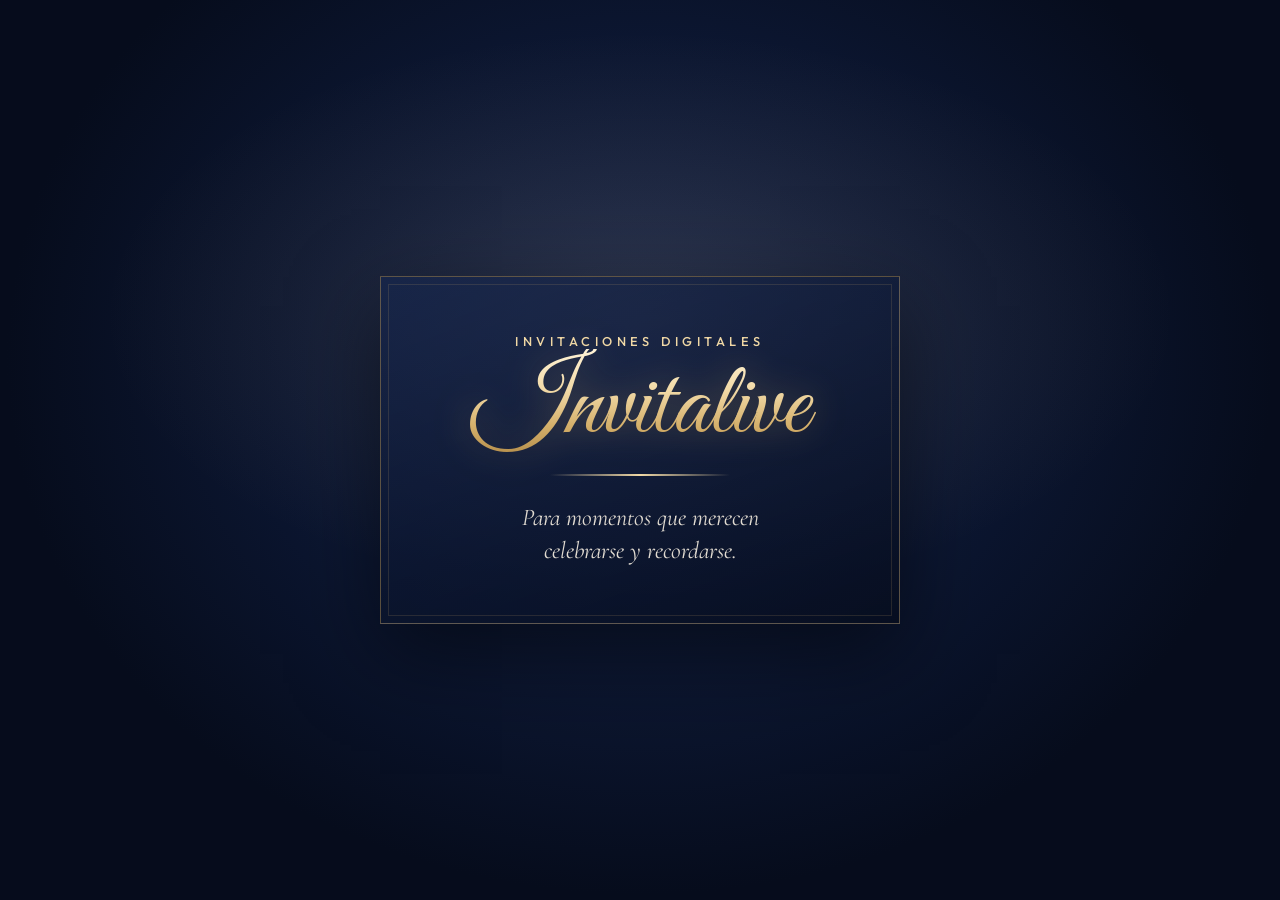
==== index.html @ f5420c9b "Agrega la invitación henry-50, página principal y dominio invitalive.pe Co-Authored-By: Claude Opus " ====
<!doctype html>
<html lang="es">
  <head>
    <meta charset="UTF-8" />
    <meta name="viewport" content="width=device-width, initial-scale=1.0" />
    <title>Invitalive · Invitaciones digitales</title>
    <meta name="description" content="Invitaciones digitales para momentos inolvidables." />
    <meta name="theme-color" content="#060C1C" />
    <link rel="preconnect" href="https://fonts.googleapis.com" />
    <link href="https://fonts.googleapis.com/css2?family=Great+Vibes&family=Cormorant+Garamond:ital,wght@0,500;1,500&family=Outfit:wght@400;500&display=swap" rel="stylesheet" />
    <style>
      * { box-sizing: border-box; margin: 0; }
      html, body { height: 100%; }
      body {
        min-height: 100svh;
        display: flex;
        align-items: center;
        justify-content: center;
        padding: 24px;
        text-align: center;
        color: #F7EFE2;
        font-family: 'Outfit', system-ui, sans-serif;
        background:
          radial-gradient(ellipse 60% 45% at 50% 35%, rgba(212, 175, 106, 0.14), transparent 70%),
          radial-gradient(ellipse at 50% 40%, #14254F 0%, #060C1C 70%);
      }
      main {
        width: 100%;
        max-width: 520px;
        padding: 56px 28px;
        position: relative;
        border: 1px solid rgba(212, 175, 106, 0.4);
        background: linear-gradient(160deg, rgba(20, 37, 79, 0.6), rgba(6, 12, 28, 0.8));
        box-shadow: 0 30px 80px rgba(0, 0, 0, 0.5);
        animation: aparecer 1s ease both;
      }
      main::before {
        content: '';
        position: absolute;
        inset: 7px;
        border: 1px solid rgba(212, 175, 106, 0.15);
        pointer-events: none;
      }
      .tag {
        font-size: 0.8rem;
        font-weight: 500;
        letter-spacing: 0.35em;
        text-transform: uppercase;
        color: #F1D9A6;
      }
      h1 {
        font-family: 'Great Vibes', cursive;
        font-weight: 400;
        font-size: clamp(4rem, 19vw, 6.5rem);
        line-height: 1.15;
        padding: 0 0.15em;
        background: linear-gradient(180deg, #FFF3D6 0%, #F1D9A6 35%, #D4AF6A 65%, #A8813F 100%);
        -webkit-background-clip: text;
        background-clip: text;
        color: transparent;
        filter: drop-shadow(0 0 18px rgba(212, 175, 106, 0.4));
      }
      .linea {
        width: 180px;
        height: 2px;
        margin: 6px auto 26px;
        background: linear-gradient(to right, transparent, #F1D9A6, transparent);
      }
      p.frase {
        font-family: 'Cormorant Garamond', Georgia, serif;
        font-style: italic;
        font-size: 1.5rem;
        line-height: 1.35;
        color: rgba(247, 239, 226, 0.9);
      }
      @keyframes aparecer {
        from { opacity: 0; transform: translateY(18px); }
        to   { opacity: 1; transform: none; }
      }
      @media (prefers-reduced-motion: reduce) { main { animation: none; } }
    </style>
  </head>
  <body>
    <main>
      <p class="tag">Invitaciones digitales</p>
      <h1>Invitalive</h1>
      <div class="linea"></div>
      <p class="frase">Para momentos que merecen<br />celebrarse y recordarse.</p>
    </main>
  </body>
</html>
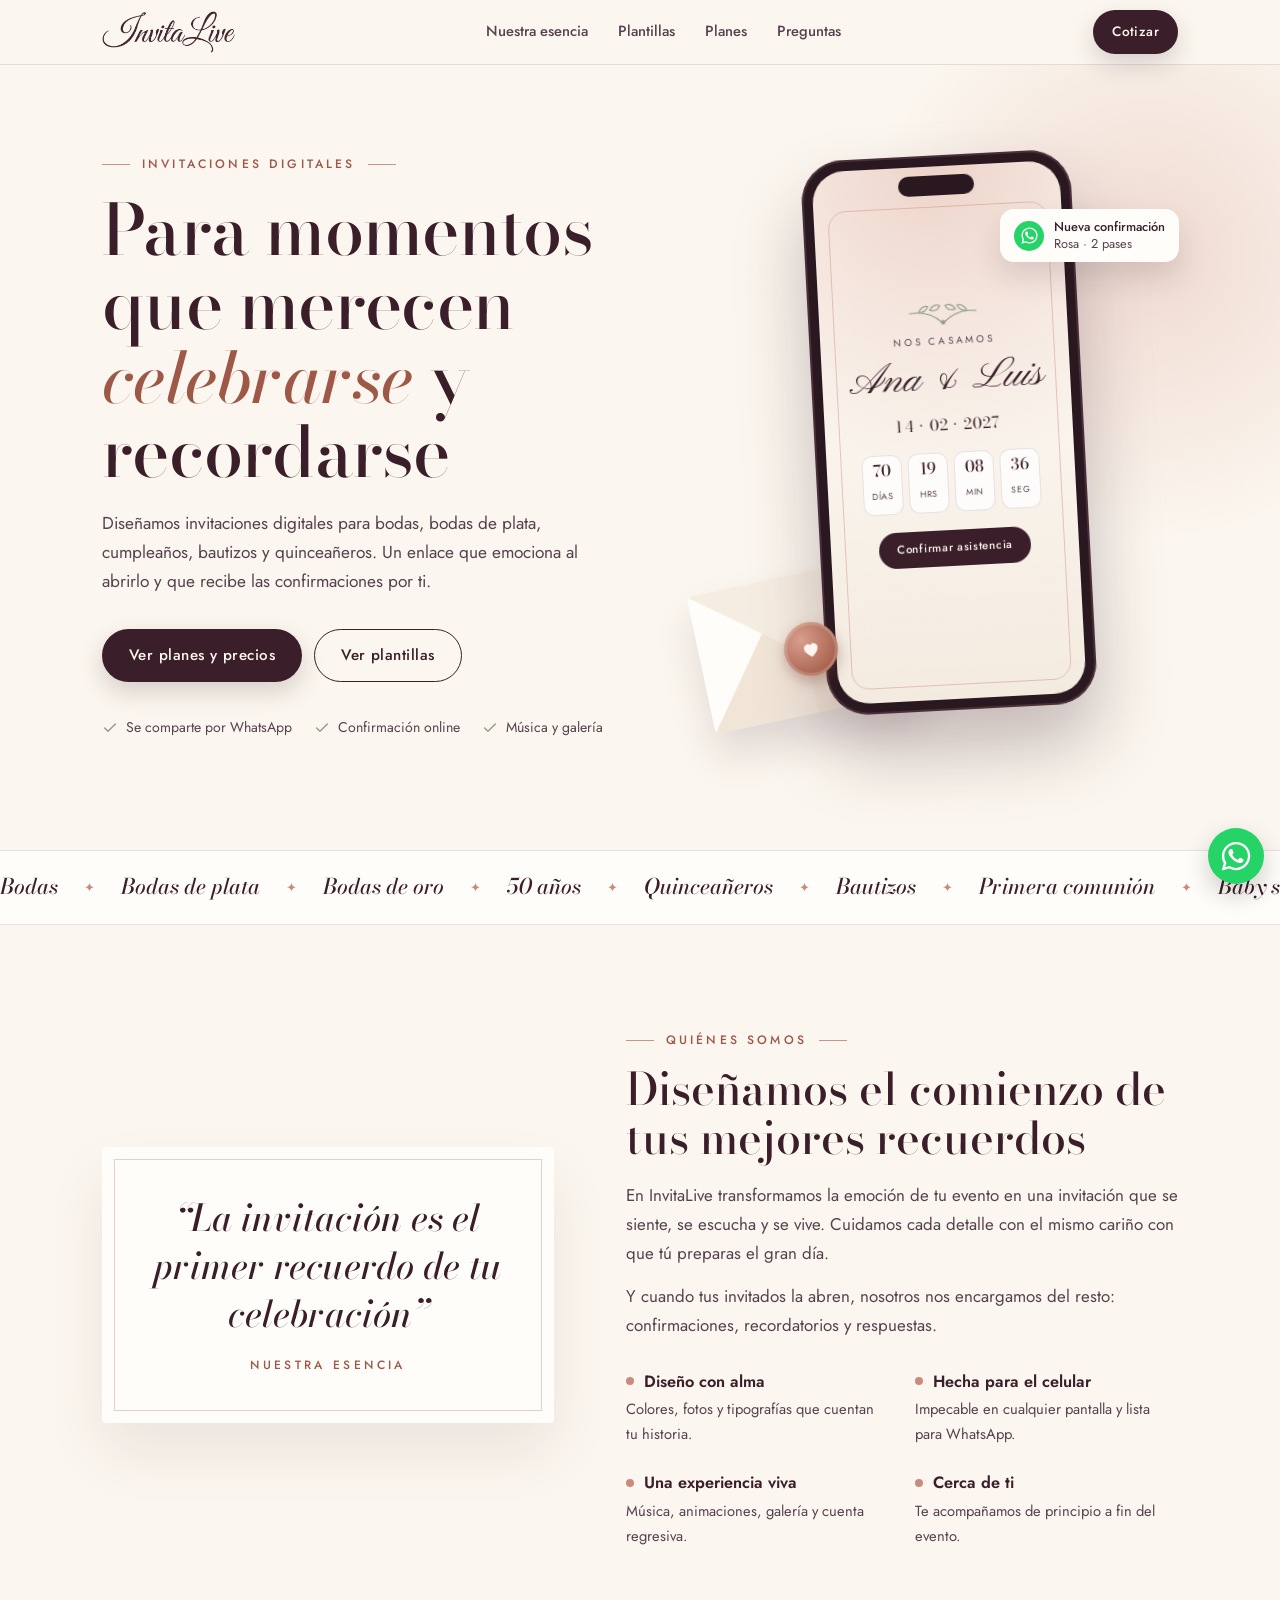
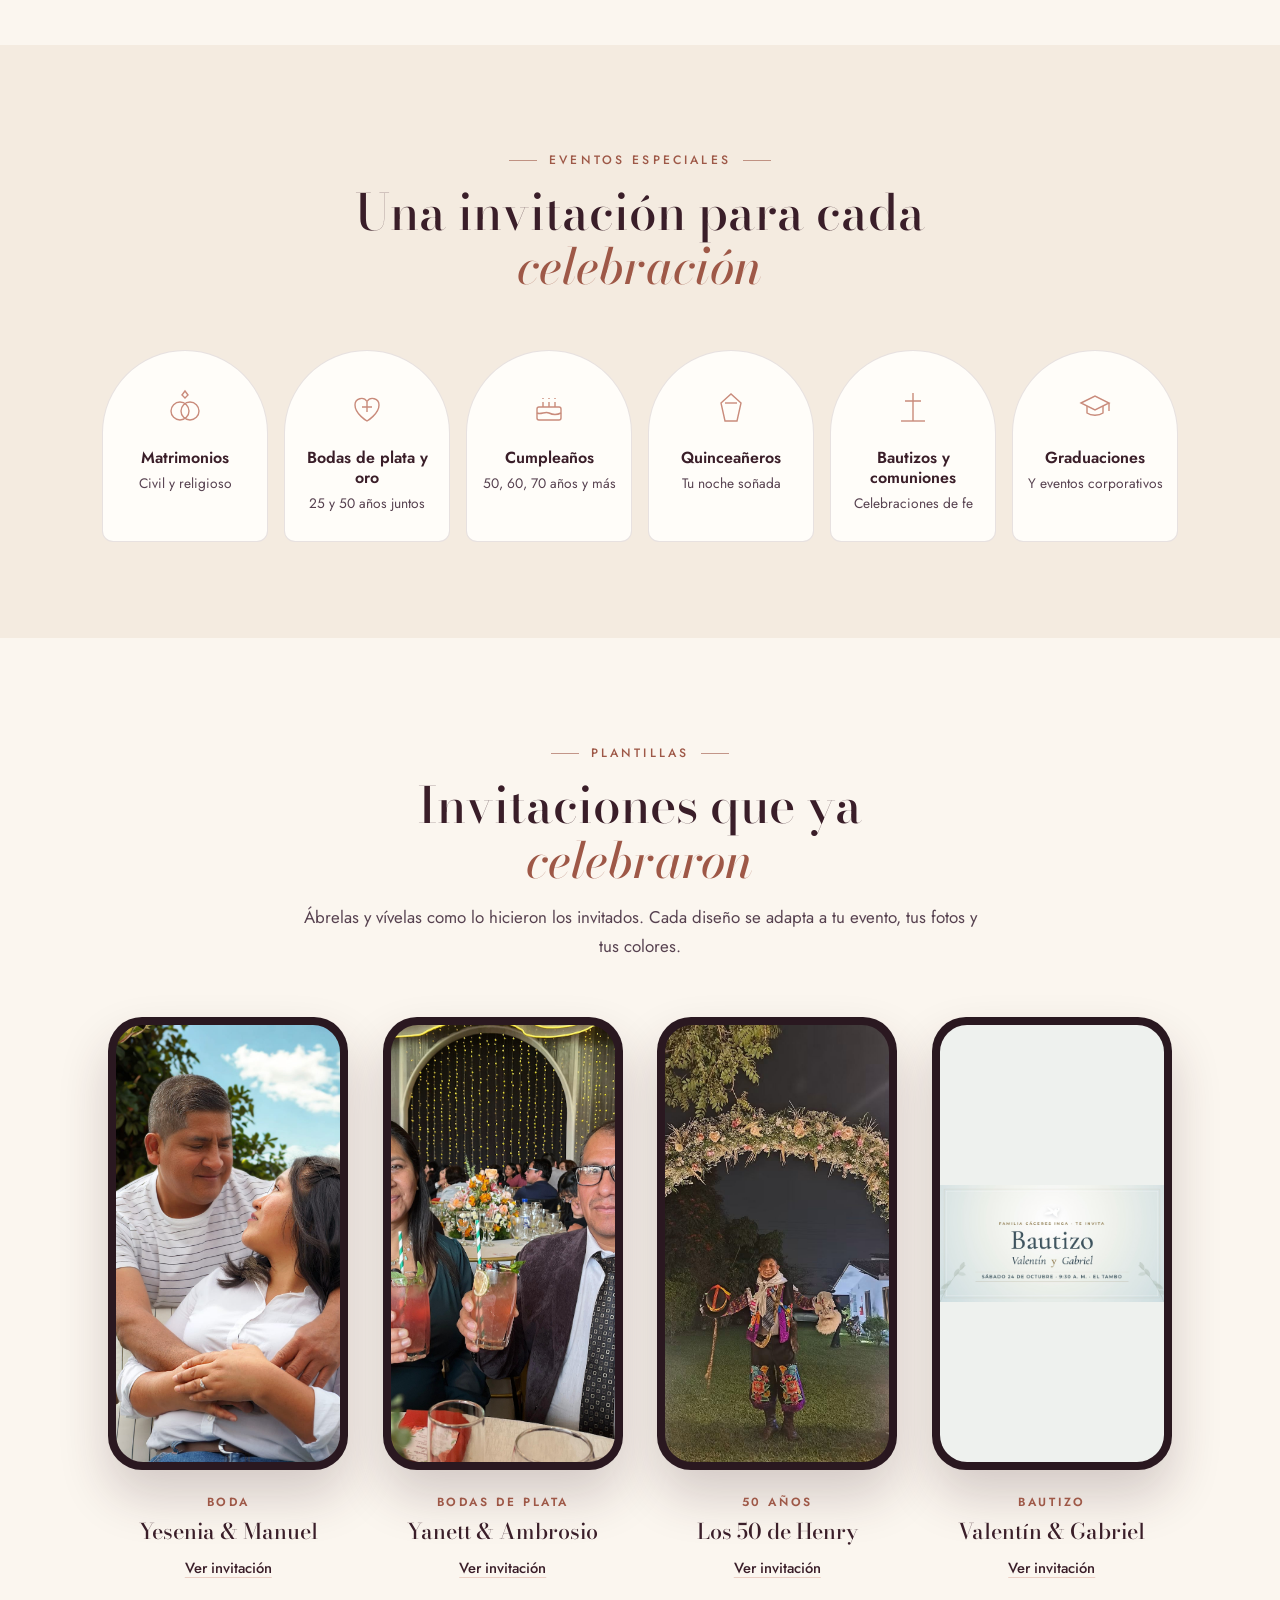
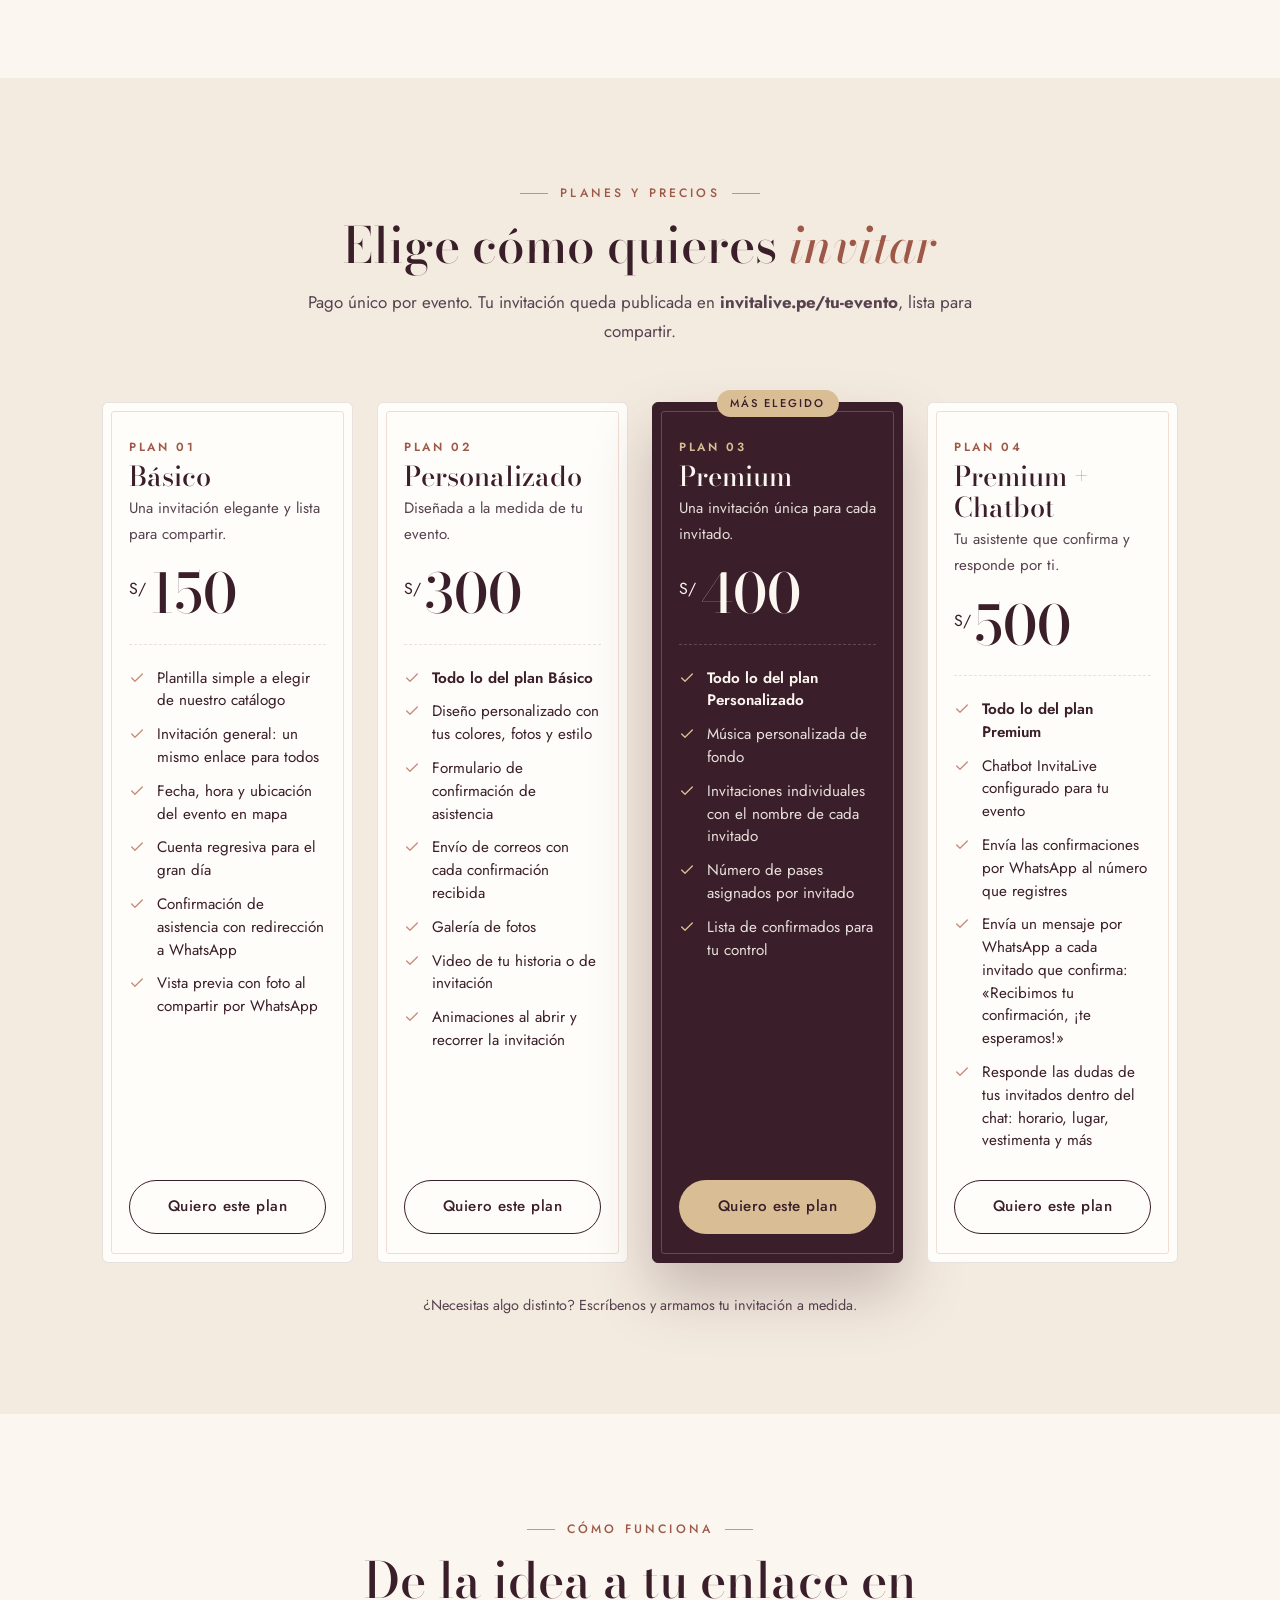
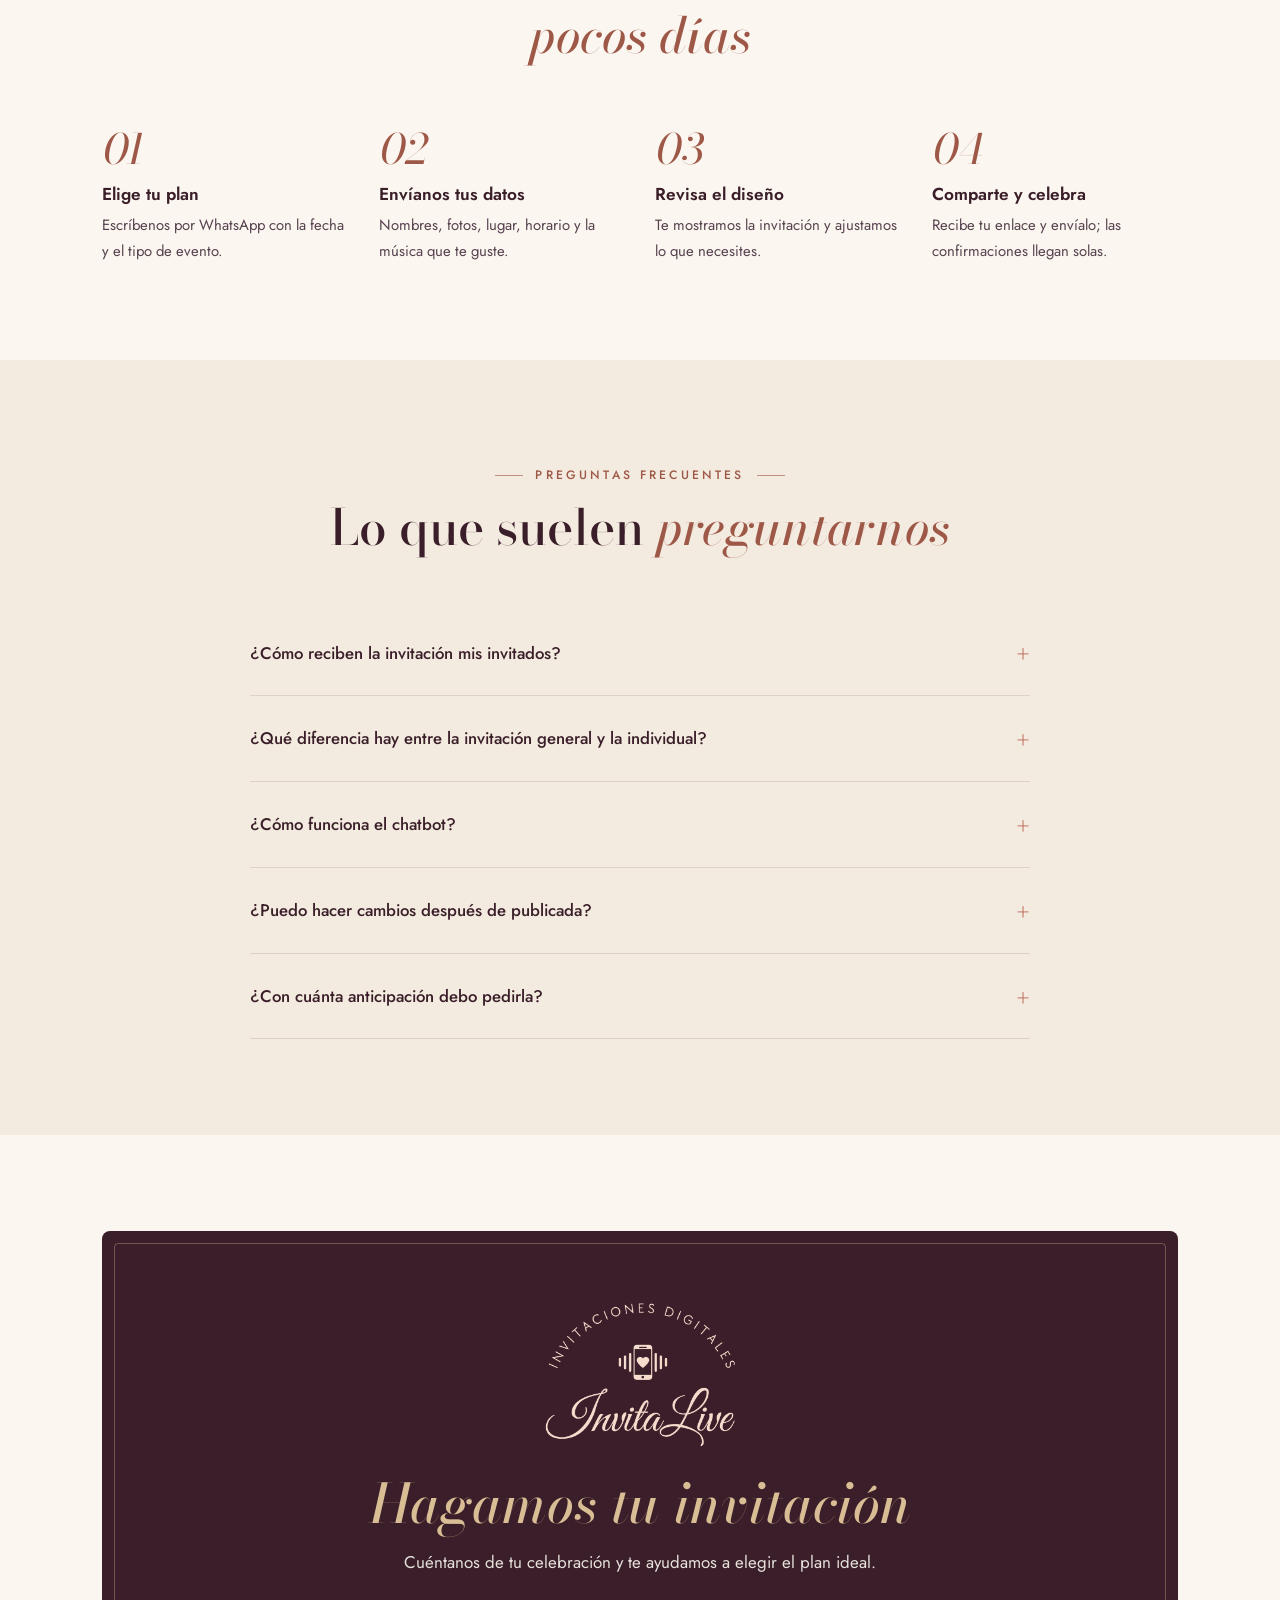
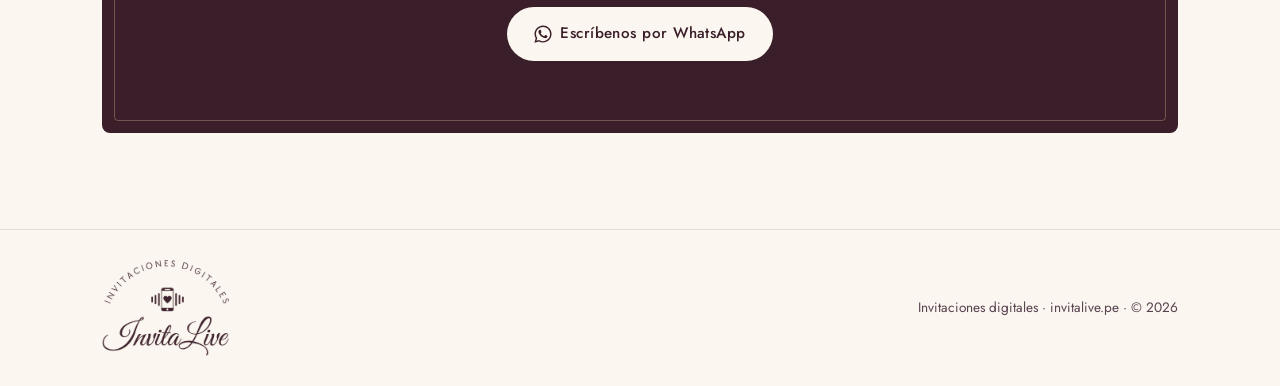
==== commit a552f4dd: "Nueva página principal de InvitaLive: esencia, plantillas, planes y logo Diseño propio de la marca (" ====
--- a/index.html
+++ b/index.html
@@ -3,89 +3,750 @@
   <head>
     <meta charset="UTF-8" />
     <meta name="viewport" content="width=device-width, initial-scale=1.0" />
-    <title>Invitalive · Invitaciones digitales</title>
-    <meta name="description" content="Invitaciones digitales para momentos inolvidables." />
-    <meta name="theme-color" content="#060C1C" />
+    <title>InvitaLive · Invitaciones digitales</title>
+    <meta name="description" content="Invitaciones digitales para bodas, bodas de plata, cumpleaños, bautizos y quinceañeros. Diseños elegantes, confirmación online, música y chatbot. Planes desde S/ 150." />
+    <meta name="theme-color" content="#FBF6EF" />
+    <meta property="og:type" content="website" />
+    <meta property="og:url" content="https://invitalive.pe/" />
+    <meta property="og:title" content="InvitaLive · Invitaciones digitales" />
+    <meta property="og:description" content="Para momentos que merecen celebrarse y recordarse. Planes desde S/ 150." />
+    <meta property="og:image" content="https://invitalive.pe/img/compartir.jpg" />
+    <link rel="icon" type="image/png" href="img/icono.png" />
+    <link rel="apple-touch-icon" href="img/icono.png" />
     <link rel="preconnect" href="https://fonts.googleapis.com" />
-    <link href="https://fonts.googleapis.com/css2?family=Great+Vibes&family=Cormorant+Garamond:ital,wght@0,500;1,500&family=Outfit:wght@400;500&display=swap" rel="stylesheet" />
+    <link rel="preconnect" href="https://fonts.gstatic.com" crossorigin />
+    <link href="https://fonts.googleapis.com/css2?family=Bodoni+Moda:ital,opsz,wght@0,6..96,400;0,6..96,500;0,6..96,600;1,6..96,400;1,6..96,500&family=Pinyon+Script&family=Jost:wght@400;500;600&display=swap" rel="stylesheet" />
     <style>
-      * { box-sizing: border-box; margin: 0; }
-      html, body { height: 100%; }
+      :root {
+        --papel: #FBF6EF;
+        --papel-2: #F4EBE0;
+        --blanco: #FFFDF9;
+        --tinta: #3A1E29;
+        --tinta-suave: #574250;
+        --rosa: #C98B7B;
+        --rosa-texto: #9E5847;
+        --rosa-claro: #EBCFC4;
+        --champan: #D9BE95;
+        --salvia: #8E9C86;
+        --linea: rgba(58, 30, 41, 0.12);
+        --wsp: #25D366;
+        --titulo: 'Bodoni Moda', Georgia, serif;
+        --script: 'Pinyon Script', cursive;
+        --texto: 'Jost', system-ui, sans-serif;
+      }
+      * { box-sizing: border-box; margin: 0; padding: 0; }
+      html { scroll-behavior: smooth; scroll-padding-top: 72px; }
       body {
-        min-height: 100svh;
-        display: flex;
-        align-items: center;
-        justify-content: center;
-        padding: 24px;
-        text-align: center;
-        color: #F7EFE2;
-        font-family: 'Outfit', system-ui, sans-serif;
+        background: var(--papel);
+        color: var(--tinta);
+        font-family: var(--texto);
+        font-weight: 400;
+        font-size: 1.06rem;
+        line-height: 1.7;
+        overflow-x: hidden;
+      }
+      img { display: block; max-width: 100%; }
+      a { color: inherit; }
+      .contenedor { width: 100%; max-width: 1140px; margin: 0 auto; padding: 0 16px; }
+      @media (min-width: 640px) { .contenedor { padding: 0 32px; } }
+
+      .script { font-family: var(--script); font-weight: 400; color: var(--rosa); }
+      .antetitulo {
+        display: inline-flex; align-items: center; gap: 12px;
+        font-size: 0.76rem; font-weight: 500; letter-spacing: 0.26em; text-transform: uppercase; color: var(--rosa-texto);
+      }
+      .antetitulo::before, .antetitulo::after { content: ''; width: 28px; height: 1px; background: currentColor; opacity: .6; }
+
+      /* ---------- Botones ---------- */
+      .boton {
+        display: inline-flex; align-items: center; justify-content: center; gap: 8px;
+        padding: 13px 26px; border-radius: 999px; border: 1px solid transparent;
+        font-family: var(--texto); font-size: 0.95rem; font-weight: 500; letter-spacing: 0.03em;
+        text-decoration: none; cursor: pointer; transition: transform .2s, background .2s, box-shadow .2s;
+      }
+      .boton:hover { transform: translateY(-2px); }
+      .boton-tinta { background: var(--tinta); color: var(--papel); box-shadow: 0 10px 24px rgba(58, 30, 41, .18); }
+      .boton-tinta:hover { background: #4E2938; }
+      .boton-borde { border-color: var(--tinta); color: var(--tinta); background: transparent; }
+      .boton-borde:hover { background: rgba(58, 30, 41, .05); }
+      .boton-chico { padding: 9px 18px; font-size: 0.85rem; }
+      .boton svg { width: 18px; height: 18px; flex: none; }
+
+      /* ---------- Navegación ---------- */
+      .nav {
+        position: sticky; top: 0; z-index: 20;
+        background: rgba(251, 246, 239, 0.88);
+        backdrop-filter: blur(10px); -webkit-backdrop-filter: blur(10px);
+        border-bottom: 1px solid var(--linea);
+      }
+      .nav .contenedor { display: flex; align-items: center; justify-content: space-between; height: 64px; gap: 16px; }
+      .logo { display: inline-flex; align-items: center; gap: 10px; text-decoration: none; }
+      .logo img { height: 42px; width: auto; }
+      .logo-pie img { height: 96px; }
+      .nav ul { display: none; list-style: none; gap: 30px; font-size: 0.92rem; }
+      .nav ul a { text-decoration: none; font-weight: 500; color: var(--tinta-suave); transition: color .2s; }
+      .nav ul a:hover { color: var(--tinta); }
+      @media (min-width: 860px) { .nav ul { display: flex; } }
+
+      /* ---------- Portada ---------- */
+      .portada { position: relative; padding: 56px 0 80px; overflow: hidden; }
+      .portada::before {
+        content: ''; position: absolute; width: 620px; height: 620px; right: -180px; top: -120px; border-radius: 50%;
+        background: radial-gradient(circle, rgba(235, 207, 196, .7), transparent 65%); pointer-events: none;
+      }
+      .portada .contenedor { position: relative; display: grid; gap: 56px; align-items: center; }
+      @media (min-width: 920px) { .portada .contenedor { grid-template-columns: 1.1fr 0.9fr; } .portada { padding: 80px 0 110px; } }
+      .portada h1 {
+        font-family: var(--titulo); font-weight: 500; font-size: clamp(2.6rem, 8vw, 4.4rem);
+        line-height: 1.05; letter-spacing: -0.01em; margin: 18px 0 20px;
+      }
+      .portada h1 em { font-style: italic; color: var(--rosa-texto); }
+      .portada .bajada { max-width: 520px; color: var(--tinta-suave); font-size: 1.08rem; }
+      .portada .acciones { display: flex; flex-wrap: wrap; gap: 12px; margin-top: 32px; }
+      .confianza { display: flex; flex-wrap: wrap; gap: 8px 22px; margin-top: 34px; font-size: 0.88rem; color: var(--tinta-suave); }
+      .confianza span { display: inline-flex; align-items: center; gap: 8px; }
+      .confianza svg { width: 16px; height: 16px; color: var(--salvia); }
+
+      /* Escena: celular + sobre */
+      .escena { position: relative; display: flex; justify-content: center; padding: 10px 0 30px; }
+      .celular {
+        position: relative; z-index: 2; width: 270px; aspect-ratio: 9 / 18.5;
+        border-radius: 42px; padding: 11px; background: #2A1820;
+        box-shadow: 0 40px 70px rgba(58, 30, 41, .28), inset 0 0 0 2px #4A2E3A;
+        transform: rotate(-3deg);
+      }
+      .celular .pantalla {
+        position: relative; height: 100%; border-radius: 32px; overflow: hidden; text-align: center;
         background:
-          radial-gradient(ellipse 60% 45% at 50% 35%, rgba(212, 175, 106, 0.14), transparent 70%),
-          radial-gradient(ellipse at 50% 40%, #14254F 0%, #060C1C 70%);
-      }
-      main {
-        width: 100%;
-        max-width: 520px;
-        padding: 56px 28px;
-        position: relative;
-        border: 1px solid rgba(212, 175, 106, 0.4);
-        background: linear-gradient(160deg, rgba(20, 37, 79, 0.6), rgba(6, 12, 28, 0.8));
-        box-shadow: 0 30px 80px rgba(0, 0, 0, 0.5);
-        animation: aparecer 1s ease both;
-      }
-      main::before {
-        content: '';
-        position: absolute;
-        inset: 7px;
-        border: 1px solid rgba(212, 175, 106, 0.15);
-        pointer-events: none;
-      }
-      .tag {
-        font-size: 0.8rem;
-        font-weight: 500;
-        letter-spacing: 0.35em;
-        text-transform: uppercase;
-        color: #F1D9A6;
-      }
-      h1 {
-        font-family: 'Great Vibes', cursive;
-        font-weight: 400;
-        font-size: clamp(4rem, 19vw, 6.5rem);
-        line-height: 1.15;
-        padding: 0 0.15em;
-        background: linear-gradient(180deg, #FFF3D6 0%, #F1D9A6 35%, #D4AF6A 65%, #A8813F 100%);
-        -webkit-background-clip: text;
-        background-clip: text;
-        color: transparent;
-        filter: drop-shadow(0 0 18px rgba(212, 175, 106, 0.4));
-      }
-      .linea {
-        width: 180px;
-        height: 2px;
-        margin: 6px auto 26px;
-        background: linear-gradient(to right, transparent, #F1D9A6, transparent);
-      }
-      p.frase {
-        font-family: 'Cormorant Garamond', Georgia, serif;
-        font-style: italic;
-        font-size: 1.5rem;
-        line-height: 1.35;
-        color: rgba(247, 239, 226, 0.9);
-      }
-      @keyframes aparecer {
-        from { opacity: 0; transform: translateY(18px); }
-        to   { opacity: 1; transform: none; }
-      }
-      @media (prefers-reduced-motion: reduce) { main { animation: none; } }
+          radial-gradient(circle at 50% 0%, rgba(235, 207, 196, .9), transparent 55%),
+          linear-gradient(180deg, var(--blanco), var(--papel-2));
+        display: flex; flex-direction: column; align-items: center; justify-content: center; padding: 30px 22px;
+      }
+      .pantalla::before {
+        content: ''; position: absolute; top: 9px; left: 50%; width: 76px; height: 20px; transform: translateX(-50%);
+        border-radius: 999px; background: #2A1820;
+      }
+      .pantalla .marco { position: absolute; inset: 40px 14px 14px; border: 1px solid rgba(201, 139, 123, .45); border-radius: 18px; pointer-events: none; }
+      .pantalla .ramo { width: 74px; color: var(--salvia); margin-bottom: 6px; }
+      .pantalla small { font-size: 0.62rem; letter-spacing: 0.28em; text-transform: uppercase; color: var(--tinta-suave); }
+      .pantalla .nombres { font-family: var(--script); font-size: 2.6rem; line-height: 1.05; color: var(--tinta); margin: 8px 0 4px; }
+      .pantalla .fecha { font-family: var(--titulo); font-size: 0.95rem; letter-spacing: 0.08em; margin: 6px 0 14px; }
+      .pantalla .cuenta { display: flex; gap: 6px; margin-bottom: 18px; }
+      .pantalla .cuenta div { width: 40px; padding: 6px 0; border-radius: 10px; background: rgba(255,255,255,.75); border: 1px solid var(--linea); }
+      .pantalla .cuenta b { display: block; font-family: var(--titulo); font-weight: 500; font-size: 1rem; line-height: 1.1; }
+      .pantalla .cuenta span { font-size: 0.55rem; letter-spacing: .1em; text-transform: uppercase; color: var(--tinta-suave); }
+      .pantalla .confirmar { font-size: 0.72rem; font-weight: 500; letter-spacing: .06em; padding: 8px 18px; border-radius: 999px; background: var(--tinta); color: var(--papel); }
+
+      .sobre {
+        position: absolute; z-index: 1; left: calc(50% - 250px); bottom: 26px; width: 210px; aspect-ratio: 3 / 2;
+        background: var(--blanco); border-radius: 6px; transform: rotate(-12deg);
+        box-shadow: 0 24px 40px rgba(58, 30, 41, .14);
+        overflow: hidden;
+      }
+      .sobre::before, .sobre::after { content: ''; position: absolute; inset: 0; }
+      .sobre::before { background: linear-gradient(to bottom right, transparent 49.5%, #F1E5D8 50%) , linear-gradient(to bottom left, transparent 49.5%, #EFE1D3 50%); background-size: 50% 100%; background-position: left, right; background-repeat: no-repeat; }
+      .sobre::after { clip-path: polygon(0 0, 100% 0, 50% 58%); background: #F6EDE2; box-shadow: none; }
+      .lacre {
+        position: absolute; z-index: 3; left: calc(50% - 165px); bottom: 64px; width: 54px; height: 54px; border-radius: 50%;
+        display: grid; place-items: center; transform: rotate(-12deg);
+        background: radial-gradient(circle at 35% 30%, #D99E8E, #A9634F 72%);
+        color: #FFF4EE; font-family: var(--titulo); font-style: italic; font-size: 1.05rem;
+        box-shadow: 0 6px 14px rgba(120, 60, 45, .35), inset 0 0 0 3px rgba(255,255,255,.18);
+      }
+      .lacre svg { width: 22px; height: 22px; }
+      .tarjeta-flotante {
+        position: absolute; z-index: 3; right: calc(50% - 230px); top: 64px;
+        display: flex; align-items: center; gap: 10px; padding: 10px 14px; border-radius: 14px;
+        background: var(--blanco); box-shadow: 0 16px 30px rgba(58, 30, 41, .14); font-size: 0.8rem; line-height: 1.3;
+        animation: flotar 5s ease-in-out infinite;
+      }
+      .tarjeta-flotante .punto { width: 30px; height: 30px; border-radius: 50%; display: grid; place-items: center; background: var(--wsp); color: #fff; }
+      .tarjeta-flotante .punto svg { width: 17px; height: 17px; }
+      .tarjeta-flotante b { font-weight: 500; display: block; }
+      .tarjeta-flotante span { color: var(--tinta-suave); }
+      @media (max-width: 520px) {
+        .sobre { left: 8px; width: 160px; }
+        .lacre { left: 72px; }
+        .tarjeta-flotante { right: 0; top: 30px; }
+      }
+      @keyframes flotar { 0%, 100% { transform: translateY(0); } 50% { transform: translateY(-8px); } }
+
+      /* ---------- Cinta de eventos ---------- */
+      .cinta { border-block: 1px solid var(--linea); background: var(--blanco); overflow: hidden; padding: 18px 0; }
+      .cinta .pista { display: flex; width: max-content; animation: deslizar 38s linear infinite; }
+      .cinta span { display: inline-flex; align-items: center; gap: 26px; padding-right: 26px; white-space: nowrap; font-family: var(--titulo); font-style: italic; font-weight: 500; font-size: 1.35rem; }
+      .cinta span::after { content: '✦'; font-style: normal; font-size: .8rem; color: var(--rosa); }
+      @keyframes deslizar { to { transform: translateX(-50%); } }
+
+      /* ---------- Secciones ---------- */
+      section.bloque { padding: 96px 0; }
+      section.bloque.tono { background: var(--papel-2); }
+      .encabezado { text-align: center; max-width: 680px; margin: 0 auto 56px; }
+      .encabezado h2 { font-family: var(--titulo); font-weight: 500; font-size: clamp(2.1rem, 6vw, 3.1rem); line-height: 1.1; margin: 14px 0 16px; }
+      .encabezado h2 em { font-style: italic; color: var(--rosa-texto); }
+      .encabezado p { color: var(--tinta-suave); }
+
+      /* Esencia */
+      .esencia { display: grid; gap: 40px; align-items: center; }
+      @media (min-width: 900px) { .esencia { grid-template-columns: 0.9fr 1.1fr; gap: 72px; } }
+      .esencia .cita {
+        position: relative; padding: 48px 34px; text-align: center; border-radius: 4px;
+        background: var(--blanco); box-shadow: 0 30px 60px rgba(58, 30, 41, .08);
+      }
+      .esencia .cita::before { content: ''; position: absolute; inset: 12px; border: 1px solid var(--rosa-claro); pointer-events: none; }
+      .esencia .cita .frase { font-family: var(--titulo); font-style: italic; font-weight: 500; font-size: clamp(1.7rem, 5vw, 2.3rem); line-height: 1.3; color: var(--tinta); }
+      .esencia .cita small { display: block; margin-top: 16px; font-size: .75rem; letter-spacing: .28em; text-transform: uppercase; color: var(--rosa-texto); font-weight: 500; }
+      .esencia h2 { font-family: var(--titulo); font-weight: 500; font-size: clamp(2rem, 5.5vw, 2.8rem); line-height: 1.1; margin: 14px 0 18px; }
+      .esencia > div > p { color: var(--tinta-suave); margin-bottom: 14px; }
+      .valores { display: grid; grid-template-columns: repeat(2, 1fr); gap: 22px 26px; margin-top: 28px; }
+      .valores h3 { font-family: var(--texto); font-weight: 600; font-size: 1.02rem; margin-bottom: 2px; display: flex; gap: 10px; align-items: center; }
+      .valores h3::before { content: ''; width: 8px; height: 8px; border-radius: 50%; background: var(--rosa); flex: none; }
+      .valores p { font-size: .92rem; color: var(--tinta-suave); }
+      @media (max-width: 460px) { .valores { grid-template-columns: 1fr; } }
+
+      /* Eventos */
+      .eventos { display: grid; gap: 16px; grid-template-columns: repeat(2, 1fr); }
+      @media (min-width: 760px) { .eventos { grid-template-columns: repeat(3, 1fr); } }
+      @media (min-width: 1040px) { .eventos { grid-template-columns: repeat(6, 1fr); } }
+      .evento { text-align: center; padding: 26px 14px; border-radius: 120px 120px 16px 16px; background: var(--blanco); border: 1px solid var(--linea); transition: transform .25s, box-shadow .25s; }
+      .evento:hover { transform: translateY(-4px); box-shadow: 0 18px 36px rgba(58, 30, 41, .09); }
+      .evento svg { width: 40px; height: 40px; margin: 10px auto 12px; color: var(--rosa); }
+      .evento h3 { font-family: var(--texto); font-weight: 600; font-size: 1rem; line-height: 1.25; }
+      .evento p { font-size: .86rem; color: var(--tinta-suave); margin-top: 4px; }
+
+      /* Plantillas */
+      .plantillas { display: grid; gap: 34px 22px; grid-template-columns: 1fr; }
+      @media (min-width: 560px) { .plantillas { grid-template-columns: repeat(2, 1fr); } }
+      @media (min-width: 1000px) { .plantillas { grid-template-columns: repeat(4, 1fr); } }
+      .plantilla { text-decoration: none; text-align: center; display: block; }
+      .plantilla .mini-cel {
+        width: min(240px, 100%); margin: 0 auto; aspect-ratio: 9 / 17; padding: 8px; border-radius: 34px;
+        background: #2A1820; box-shadow: 0 26px 50px rgba(58, 30, 41, .2); transition: transform .3s;
+      }
+      .plantilla:hover .mini-cel { transform: translateY(-6px) rotate(-1.5deg); }
+      .plantilla .mini-cel img { width: 100%; height: 100%; object-fit: cover; border-radius: 27px; }
+      .plantilla .ajustar img { object-fit: contain; background: #EEF1EE; }
+      .plantilla .tipo { display: block; margin-top: 22px; font-size: .74rem; font-weight: 600; letter-spacing: .22em; text-transform: uppercase; color: var(--rosa-texto); }
+      .plantilla h3 { font-family: var(--titulo); font-weight: 500; font-size: 1.35rem; margin: 2px 0; }
+      .plantilla .ver { font-size: .92rem; font-weight: 500; color: var(--tinta); text-decoration: underline; text-underline-offset: 4px; text-decoration-color: var(--rosa-claro); }
+
+      /* Planes */
+      .planes { display: grid; gap: 24px; grid-template-columns: 1fr; align-items: stretch; }
+      @media (min-width: 700px) { .planes { grid-template-columns: repeat(2, 1fr); } }
+      @media (min-width: 1100px) { .planes { grid-template-columns: repeat(4, 1fr); } }
+      .plan {
+        position: relative; display: flex; flex-direction: column; padding: 34px 26px 28px;
+        background: var(--blanco); border: 1px solid var(--linea); border-radius: 6px;
+      }
+      .plan::before { content: ''; position: absolute; inset: 8px; border: 1px solid var(--rosa-claro); border-radius: 3px; pointer-events: none; opacity: .7; }
+      .plan.destacado { background: var(--tinta); color: var(--papel); border-color: var(--tinta); box-shadow: 0 30px 60px rgba(58, 30, 41, .25); }
+      .plan.destacado::before { border-color: rgba(217, 190, 149, .4); }
+      .plan .etiqueta {
+        position: absolute; top: -13px; left: 50%; transform: translateX(-50%); white-space: nowrap;
+        padding: 4px 14px; border-radius: 999px; font-size: .7rem; font-weight: 500; letter-spacing: .18em; text-transform: uppercase;
+        background: var(--champan); color: var(--tinta);
+      }
+      .plan .numero { font-size: .74rem; font-weight: 600; letter-spacing: .22em; text-transform: uppercase; color: var(--rosa-texto); margin-bottom: 4px; }
+      .plan.destacado .numero { color: var(--champan); }
+      .plan h3 { font-family: var(--titulo); font-weight: 500; font-size: 1.7rem; line-height: 1.15; }
+      .plan .resumen { font-size: .94rem; color: var(--tinta-suave); margin-top: 4px; min-height: 3em; }
+      .plan.destacado .resumen, .plan.destacado li { color: rgba(251, 246, 239, .9); }
+      .precio { display: flex; align-items: flex-start; gap: 4px; margin: 20px 0 22px; padding-bottom: 22px; border-bottom: 1px dashed var(--linea); }
+      .plan.destacado .precio { border-color: rgba(251, 246, 239, .2); }
+      .precio .moneda { font-size: 1rem; margin-top: 8px; }
+      .precio .monto { font-family: var(--titulo); font-weight: 500; font-size: 3.4rem; line-height: 1; }
+      .plan ul { list-style: none; display: grid; align-content: start; gap: 11px; margin-bottom: 28px; flex: 1; }
+      .plan li { display: grid; grid-template-columns: 18px 1fr; gap: 10px; font-size: .95rem; line-height: 1.5; }
+      .plan li svg { width: 16px; height: 16px; margin-top: 3px; color: var(--rosa); }
+      .plan.destacado li svg { color: var(--champan); }
+      .plan li.base { font-weight: 600; color: var(--tinta); }
+      .plan.destacado li.base { color: var(--papel); }
+      .plan .boton { width: 100%; }
+      .plan.destacado .boton { background: var(--champan); color: var(--tinta); box-shadow: none; }
+      .nota { text-align: center; color: var(--tinta-suave); font-size: .9rem; margin-top: 30px; }
+
+      /* Pasos */
+      .pasos { display: grid; gap: 30px; grid-template-columns: 1fr; counter-reset: paso; }
+      @media (min-width: 780px) { .pasos { grid-template-columns: repeat(4, 1fr); } }
+      .paso { position: relative; padding-top: 10px; }
+      .paso::before { counter-increment: paso; content: '0' counter(paso); display: block; font-family: var(--titulo); font-style: italic; font-size: 2.6rem; line-height: 1; color: var(--rosa-texto); margin-bottom: 10px; }
+      .paso h3 { font-family: var(--texto); font-weight: 600; font-size: 1.08rem; margin-bottom: 4px; }
+      .paso p { color: var(--tinta-suave); font-size: .93rem; }
+
+      /* Preguntas */
+      .preguntas { max-width: 780px; margin: 0 auto; }
+      details { border-bottom: 1px solid var(--linea); }
+      summary { cursor: pointer; list-style: none; padding: 22px 0; display: flex; justify-content: space-between; align-items: center; gap: 20px; font-family: var(--texto); font-weight: 500; font-size: 1.05rem; }
+      summary::-webkit-details-marker { display: none; }
+      summary::after { content: '+'; font-family: var(--texto); font-size: 1.5rem; font-weight: 300; color: var(--rosa); transition: transform .2s; }
+      details[open] summary::after { transform: rotate(45deg); }
+      details p { padding-bottom: 22px; color: var(--tinta-suave); }
+
+      /* Cierre */
+      .cierre { padding: 0 0 96px; }
+      .cierre .caja {
+        position: relative; text-align: center; padding: 72px 24px; border-radius: 8px; overflow: hidden;
+        background: var(--tinta); color: var(--papel);
+      }
+      .cierre .caja::before { content: ''; position: absolute; inset: 12px; border: 1px solid rgba(217, 190, 149, .35); border-radius: 4px; pointer-events: none; }
+      .cierre .logo-cierre { position: relative; width: 190px; height: auto; margin: 0 auto 26px; }
+      .cierre .titulo-cierre { font-family: var(--titulo); font-style: italic; font-weight: 500; font-size: clamp(2.2rem, 7vw, 3.4rem); line-height: 1.15; color: var(--champan); }
+      .cierre p { max-width: 520px; margin: 12px auto 30px; color: rgba(251, 246, 239, .9); }
+      .cierre .boton { background: var(--papel); color: var(--tinta); }
+
+      footer { border-top: 1px solid var(--linea); padding: 30px 0; }
+      footer .contenedor { display: flex; flex-wrap: wrap; gap: 12px; justify-content: space-between; align-items: center; font-size: .85rem; color: var(--tinta-suave); }
+
+      .flotante {
+        position: fixed; right: 16px; bottom: 16px; z-index: 30; width: 56px; height: 56px; border-radius: 50%;
+        display: grid; place-items: center; background: var(--wsp); color: #fff; box-shadow: 0 10px 26px rgba(0,0,0,.2); transition: transform .2s;
+      }
+      .flotante:hover { transform: scale(1.07); }
+      .flotante svg { width: 30px; height: 30px; }
+
+      /* ---------- Animaciones ---------- */
+      .portada .contenedor { z-index: 1; }
+      .entrar { animation: subir .9s cubic-bezier(.2,.7,.2,1) both; animation-delay: var(--d, 0s); }
+      @keyframes subir { from { opacity: 0; transform: translateY(26px); } to { opacity: 1; transform: none; } }
+
+      .celular { animation: celular-entra 1.1s .35s cubic-bezier(.2,.7,.2,1) both, celular-flota 6s 1.6s ease-in-out infinite; }
+      @keyframes celular-entra { from { opacity: 0; transform: translateY(60px) rotate(4deg); } to { opacity: 1; transform: rotate(-3deg); } }
+      @keyframes celular-flota { 0%, 100% { transform: rotate(-3deg) translateY(0); } 50% { transform: rotate(-2deg) translateY(-12px); } }
+      .sobre { animation: sobre-entra 1s .7s cubic-bezier(.2,.7,.2,1) both; }
+      @keyframes sobre-entra { from { opacity: 0; transform: translateX(-50px) rotate(-30deg); } to { opacity: 1; transform: rotate(-12deg); } }
+      .lacre { animation: sellar .55s 1.35s cubic-bezier(.3,1.6,.5,1) both; }
+      @keyframes sellar { from { opacity: 0; transform: scale(1.9) rotate(-12deg); } to { opacity: 1; transform: scale(1) rotate(-12deg); } }
+      .lacre svg { animation: latir 1.6s 2s ease-in-out infinite; }
+      @keyframes latir { 0%, 100% { transform: scale(1); } 15% { transform: scale(1.22); } 30% { transform: scale(1); } 45% { transform: scale(1.14); } 60% { transform: scale(1); } }
+      .tarjeta-flotante { animation: tarjeta-entra .6s 2.1s cubic-bezier(.3,1.4,.5,1) both, flotar 5s 2.8s ease-in-out infinite; }
+      @keyframes tarjeta-entra { from { opacity: 0; transform: translateY(14px) scale(.85); } to { opacity: 1; transform: none; } }
+
+      .pantalla > small, .pantalla .nombres, .pantalla .fecha, .pantalla .cuenta, .pantalla .confirmar { animation: subir .8s both; }
+      .pantalla > small { animation-delay: 1s; }
+      .pantalla .nombres { animation-delay: 1.15s; }
+      .pantalla .fecha { animation-delay: 1.3s; }
+      .pantalla .cuenta { animation-delay: 1.45s; }
+      .pantalla .confirmar { animation: subir .8s 1.6s both, pulso 2.4s 2.6s ease-out infinite; }
+      @keyframes pulso { 0% { box-shadow: 0 0 0 0 rgba(58, 30, 41, .35); } 70%, 100% { box-shadow: 0 0 0 12px rgba(58, 30, 41, 0); } }
+      .ramo path { stroke-dasharray: 90; stroke-dashoffset: 90; animation: dibujar 1.8s .8s ease forwards; }
+      .ramo circle { animation: subir .5s 2.2s both; }
+      @keyframes dibujar { to { stroke-dashoffset: 0; } }
+      .cuenta b { transition: transform .3s; }
+      .cuenta b.cambio { animation: girar .5s ease; }
+      @keyframes girar { from { opacity: .2; transform: translateY(-6px); } to { opacity: 1; transform: none; } }
+
+      .petalos { position: absolute; inset: 0; overflow: hidden; pointer-events: none; z-index: 0; }
+      .petalos span {
+        position: absolute; top: -30px; width: 13px; height: 13px; opacity: 0;
+        background: linear-gradient(135deg, #F3D6CB, var(--rosa-claro)); border-radius: 150% 0 150% 0;
+        animation: caer linear infinite;
+      }
+      .petalos span:nth-child(1) { left: 8%;  animation-duration: 13s; animation-delay: 0s; }
+      .petalos span:nth-child(2) { left: 22%; animation-duration: 16s; animation-delay: 4s; transform: scale(.7); }
+      .petalos span:nth-child(3) { left: 38%; animation-duration: 12s; animation-delay: 7s; }
+      .petalos span:nth-child(4) { left: 55%; animation-duration: 15s; animation-delay: 2s; width: 10px; height: 10px; }
+      .petalos span:nth-child(5) { left: 68%; animation-duration: 14s; animation-delay: 9s; }
+      .petalos span:nth-child(6) { left: 80%; animation-duration: 17s; animation-delay: 5s; width: 9px; height: 9px; }
+      .petalos span:nth-child(7) { left: 92%; animation-duration: 13s; animation-delay: 11s; }
+      .petalos span:nth-child(8) { left: 48%; animation-duration: 18s; animation-delay: 13s; width: 11px; height: 11px; }
+      @keyframes caer {
+        0% { opacity: 0; transform: translate(0, 0) rotate(0); }
+        10% { opacity: .85; }
+        50% { transform: translate(40px, 50vh) rotate(200deg); }
+        90% { opacity: .6; }
+        100% { opacity: 0; transform: translate(-20px, 100vh) rotate(420deg); }
+      }
+
+      .cinta:hover .pista { animation-play-state: paused; }
+      .evento svg { transition: transform .4s cubic-bezier(.3,1.6,.5,1); }
+      .evento:hover svg { transform: scale(1.15) rotate(-6deg); }
+      .planes .plan { transition: transform .35s ease, box-shadow .35s ease, opacity .8s ease; }
+      .plan.visible:hover { transform: translateY(-8px); box-shadow: 0 30px 60px rgba(58, 30, 41, .14); }
+      .plan.destacado.visible:hover { box-shadow: 0 36px 70px rgba(58, 30, 41, .32); }
+      .paso::before { transition: transform .4s; }
+      .paso:hover::before { transform: translateX(6px); }
+      .flotante { animation: llamar 6s 4s ease-in-out infinite; }
+      @keyframes llamar { 0%, 88%, 100% { transform: none; } 91% { transform: rotate(-12deg) scale(1.08); } 94% { transform: rotate(10deg) scale(1.08); } 97% { transform: rotate(-6deg); } }
+      .boton-tinta, .plan.destacado .boton { position: relative; overflow: hidden; }
+      .boton-tinta::after, .plan.destacado .boton::after {
+        content: ''; position: absolute; top: 0; left: -60%; width: 40%; height: 100%;
+        background: linear-gradient(100deg, transparent, rgba(255,255,255,.28), transparent); transform: skewX(-20deg);
+        transition: left .7s ease;
+      }
+      .boton-tinta:hover::after, .plan.destacado .boton:hover::after { left: 120%; }
+
+      .revelar { opacity: 0; transform: translateY(20px); transition: opacity .8s ease, transform .8s ease; }
+      .revelar.visible { opacity: 1; transform: none; }
+      @media (prefers-reduced-motion: reduce) {
+        html { scroll-behavior: auto; }
+        .revelar { opacity: 1; transform: none; transition: none; }
+        *, *::before, *::after { animation: none !important; transition: none !important; }
+        .ramo path { stroke-dashoffset: 0; }
+        .petalos { display: none; }
+      }
     </style>
   </head>
   <body>
+    <svg width="0" height="0" style="position:absolute" aria-hidden="true">
+      <symbol id="i-check" viewBox="0 0 24 24" fill="none" stroke="currentColor" stroke-width="2" stroke-linecap="round" stroke-linejoin="round"><path d="M20 6 9 17l-5-5"/></symbol>
+      <symbol id="i-wsp" viewBox="0 0 24 24" fill="currentColor"><path d="M17.47 14.38c-.3-.15-1.76-.87-2.03-.97-.27-.1-.47-.15-.67.15-.2.3-.77.97-.94 1.17-.17.2-.35.22-.65.07-.3-.15-1.26-.46-2.4-1.48-.89-.79-1.49-1.77-1.66-2.07-.17-.3-.02-.46.13-.61.13-.13.3-.35.45-.52.15-.17.2-.3.3-.5.1-.2.05-.37-.03-.52-.07-.15-.67-1.62-.92-2.22-.24-.58-.49-.5-.67-.51h-.57c-.2 0-.52.07-.8.37-.27.3-1.04 1.02-1.04 2.48 0 1.46 1.07 2.88 1.21 3.07.15.2 2.1 3.2 5.08 4.49.71.31 1.26.49 1.7.63.71.22 1.36.19 1.87.12.57-.09 1.76-.72 2-1.41.25-.7.25-1.29.17-1.41-.07-.13-.27-.2-.57-.35M12.05 21.5h-.01a9.4 9.4 0 0 1-4.8-1.31l-.34-.2-3.56.93.95-3.47-.22-.36a9.4 9.4 0 0 1-1.44-5.02c0-5.2 4.23-9.43 9.44-9.43 2.52 0 4.89.98 6.67 2.77a9.37 9.37 0 0 1 2.76 6.67c0 5.2-4.24 9.43-9.45 9.43m8.03-17.46A11.27 11.27 0 0 0 12.05.72C5.79.72.7 5.8.7 12.06c0 2 .52 3.95 1.52 5.67L.6 23.6l6.02-1.58a11.3 11.3 0 0 0 5.42 1.38h.01c6.25 0 11.34-5.09 11.35-11.34 0-3.03-1.18-5.88-3.32-8.02"/></symbol>
+      <symbol id="i-hoja" viewBox="0 0 24 24" fill="none" stroke="currentColor" stroke-width="1.5" stroke-linecap="round" stroke-linejoin="round"><path d="M20 4C10 4 4 10 4 20c10 0 16-6 16-16Z"/><path d="M4 20 14 10"/></symbol>
+    </svg>
+
+    <nav class="nav">
+      <div class="contenedor">
+        <a href="#inicio" class="logo"><img src="img/logo-nav.png" alt="InvitaLive" width="480" height="152" /></a>
+        <ul>
+          <li><a href="#esencia">Nuestra esencia</a></li>
+          <li><a href="#plantillas">Plantillas</a></li>
+          <li><a href="#planes">Planes</a></li>
+          <li><a href="#preguntas">Preguntas</a></li>
+        </ul>
+        <a class="boton boton-tinta boton-chico" data-wsp="Hola InvitaLive, quiero una invitación digital" href="#planes">Cotizar</a>
+      </div>
+    </nav>
+
+    <header class="portada" id="inicio">
+      <div class="petalos" aria-hidden="true"><span></span><span></span><span></span><span></span><span></span><span></span><span></span><span></span></div>
+      <div class="contenedor">
+        <div>
+          <span class="antetitulo entrar" style="--d:.1s">Invitaciones digitales</span>
+          <h1 class="entrar" style="--d:.25s">Para momentos que merecen <em>celebrarse</em> y recordarse</h1>
+          <p class="bajada entrar" style="--d:.45s">Diseñamos invitaciones digitales para bodas, bodas de plata, cumpleaños, bautizos y quinceañeros. Un enlace que emociona al abrirlo y que recibe las confirmaciones por ti.</p>
+          <div class="acciones entrar" style="--d:.6s">
+            <a class="boton boton-tinta" href="#planes">Ver planes y precios</a>
+            <a class="boton boton-borde" href="#plantillas">Ver plantillas</a>
+          </div>
+          <div class="confianza entrar" style="--d:.75s">
+            <span><svg><use href="#i-check"/></svg>Se comparte por WhatsApp</span>
+            <span><svg><use href="#i-check"/></svg>Confirmación online</span>
+            <span><svg><use href="#i-check"/></svg>Música y galería</span>
+          </div>
+        </div>
+
+        <div class="escena" aria-hidden="true">
+          <div class="sobre"></div>
+          <div class="lacre"><svg viewBox="0 0 24 24" fill="currentColor"><path d="M12 20.5s-7.5-4.6-7.5-10.2A4.3 4.3 0 0 1 12 7.6a4.3 4.3 0 0 1 7.5 2.7c0 5.6-7.5 10.2-7.5 10.2Z"/></svg></div>
+          <div class="celular">
+            <div class="pantalla">
+              <div class="marco"></div>
+              <svg class="ramo" viewBox="0 0 80 30" fill="none" stroke="currentColor" stroke-width="1.2" stroke-linecap="round"><path d="M40 26C30 16 18 12 4 14M40 26c10-10 22-14 36-12"/><path d="M14 13c2-5 7-7 10-6-1 4-5 7-10 6ZM26 11c3-5 8-6 11-4-2 4-6 6-11 4ZM66 13c-2-5-7-7-10-6 1 4 5 7 10 6ZM54 11c-3-5-8-6-11-4 2 4 6 6 11 4Z"/><circle cx="40" cy="25" r="2.4" fill="currentColor" stroke="none"/></svg>
+              <small>Nos casamos</small>
+              <div class="nombres">Ana &amp; Luis</div>
+              <div class="fecha">14 · 02 · 2027</div>
+              <div class="cuenta">
+                <div><b data-t="d">132</b><span>días</span></div>
+                <div><b data-t="h">08</b><span>hrs</span></div>
+                <div><b data-t="m">45</b><span>min</span></div>
+                <div><b data-t="s">30</b><span>seg</span></div>
+              </div>
+              <span class="confirmar">Confirmar asistencia</span>
+            </div>
+          </div>
+          <div class="tarjeta-flotante">
+            <span class="punto"><svg><use href="#i-wsp"/></svg></span>
+            <div><b>Nueva confirmación</b><span>Rosa · 2 pases</span></div>
+          </div>
+        </div>
+      </div>
+    </header>
+
+    <div class="cinta" aria-hidden="true">
+      <div class="pista">
+        <span>Bodas</span><span>Bodas de plata</span><span>Bodas de oro</span><span>50 años</span><span>Quinceañeros</span><span>Bautizos</span><span>Primera comunión</span><span>Baby shower</span><span>Graduaciones</span>
+        <span>Bodas</span><span>Bodas de plata</span><span>Bodas de oro</span><span>50 años</span><span>Quinceañeros</span><span>Bautizos</span><span>Primera comunión</span><span>Baby shower</span><span>Graduaciones</span>
+      </div>
+    </div>
+
     <main>
-      <p class="tag">Invitaciones digitales</p>
-      <h1>Invitalive</h1>
-      <div class="linea"></div>
-      <p class="frase">Para momentos que merecen<br />celebrarse y recordarse.</p>
+      <!-- ESENCIA -->
+      <section class="bloque" id="esencia">
+        <div class="contenedor esencia">
+          <div class="cita revelar">
+            <p class="frase">“La invitación es el primer recuerdo de tu celebración”</p>
+            <small>Nuestra esencia</small>
+          </div>
+          <div class="revelar">
+            <span class="antetitulo">Quiénes somos</span>
+            <h2>Diseñamos el comienzo de tus mejores recuerdos</h2>
+            <p>En InvitaLive transformamos la emoción de tu evento en una invitación que se siente, se escucha y se vive. Cuidamos cada detalle con el mismo cariño con que tú preparas el gran día.</p>
+            <p>Y cuando tus invitados la abren, nosotros nos encargamos del resto: confirmaciones, recordatorios y respuestas.</p>
+            <div class="valores">
+              <div><h3>Diseño con alma</h3><p>Colores, fotos y tipografías que cuentan tu historia.</p></div>
+              <div><h3>Hecha para el celular</h3><p>Impecable en cualquier pantalla y lista para WhatsApp.</p></div>
+              <div><h3>Una experiencia viva</h3><p>Música, animaciones, galería y cuenta regresiva.</p></div>
+              <div><h3>Cerca de ti</h3><p>Te acompañamos de principio a fin del evento.</p></div>
+            </div>
+          </div>
+        </div>
+      </section>
+
+      <!-- EVENTOS -->
+      <section class="bloque tono">
+        <div class="contenedor">
+          <div class="encabezado revelar">
+            <span class="antetitulo">Eventos especiales</span>
+            <h2>Una invitación para cada <em>celebración</em></h2>
+          </div>
+          <div class="eventos">
+            <div class="evento revelar">
+              <svg viewBox="0 0 40 40" fill="none" stroke="currentColor" stroke-width="1.4"><circle cx="15" cy="24" r="9"/><circle cx="25" cy="24" r="9"/><path d="m17 8 3-4 3 4-3 3z"/></svg>
+              <h3>Matrimonios</h3><p>Civil y religioso</p>
+            </div>
+            <div class="evento revelar">
+              <svg viewBox="0 0 40 40" fill="none" stroke="currentColor" stroke-width="1.4"><path d="M20 34s-12-7-12-16a6.5 6.5 0 0 1 12-3.5A6.5 6.5 0 0 1 32 18c0 9-12 16-12 16Z"/><path d="M15 20h10M20 15v10"/></svg>
+              <h3>Bodas de plata y oro</h3><p>25 y 50 años juntos</p>
+            </div>
+            <div class="evento revelar">
+              <svg viewBox="0 0 40 40" fill="none" stroke="currentColor" stroke-width="1.4"><rect x="8" y="20" width="24" height="13" rx="2"/><path d="M8 26c4 2 8-2 12 0s8 2 12 0M14 20v-5M20 20v-5M26 20v-5M14 12v-1M20 12v-1M26 12v-1"/></svg>
+              <h3>Cumpleaños</h3><p>50, 60, 70 años y más</p>
+            </div>
+            <div class="evento revelar">
+              <svg viewBox="0 0 40 40" fill="none" stroke="currentColor" stroke-width="1.4"><path d="m10 16 10-9 10 9-4 18H14z"/><path d="M14 16h12"/></svg>
+              <h3>Quinceañeros</h3><p>Tu noche soñada</p>
+            </div>
+            <div class="evento revelar">
+              <svg viewBox="0 0 40 40" fill="none" stroke="currentColor" stroke-width="1.4"><path d="M20 6v28M12 14h16"/><path d="M8 34h24"/></svg>
+              <h3>Bautizos y comuniones</h3><p>Celebraciones de fe</p>
+            </div>
+            <div class="evento revelar">
+              <svg viewBox="0 0 40 40" fill="none" stroke="currentColor" stroke-width="1.4"><path d="M6 16 20 9l14 7-14 7z"/><path d="M12 19v7c4 3 12 3 16 0v-7M34 16v8"/></svg>
+              <h3>Graduaciones</h3><p>Y eventos corporativos</p>
+            </div>
+          </div>
+        </div>
+      </section>
+
+      <!-- PLANTILLAS -->
+      <section class="bloque" id="plantillas">
+        <div class="contenedor">
+          <div class="encabezado revelar">
+            <span class="antetitulo">Plantillas</span>
+            <h2>Invitaciones que ya <em>celebraron</em></h2>
+            <p>Ábrelas y vívelas como lo hicieron los invitados. Cada diseño se adapta a tu evento, tus fotos y tus colores.</p>
+          </div>
+          <div class="plantillas">
+            <a class="plantilla revelar" href="yesenia-manuel/" target="_blank" rel="noopener">
+              <div class="mini-cel"><img src="yesenia-manuel/img/galeria_7.jpeg" alt="Invitación de boda de Yesenia y Manuel" loading="lazy" /></div>
+              <span class="tipo">Boda</span><h3>Yesenia &amp; Manuel</h3><span class="ver">Ver invitación</span>
+            </a>
+            <a class="plantilla revelar" href="yanett-ambrosio/" target="_blank" rel="noopener">
+              <div class="mini-cel"><img src="yanett-ambrosio/img/IMAGEN-PORTADA.jpeg" alt="Invitación de bodas de plata de Yanett y Ambrosio" loading="lazy" /></div>
+              <span class="tipo">Bodas de plata</span><h3>Yanett &amp; Ambrosio</h3><span class="ver">Ver invitación</span>
+            </a>
+            <a class="plantilla revelar" href="henry-50/" target="_blank" rel="noopener">
+              <div class="mini-cel"><img src="henry-50/img/IMG_3.jpeg" alt="Invitación de los 50 años de Henry" loading="lazy" /></div>
+              <span class="tipo">50 años</span><h3>Los 50 de Henry</h3><span class="ver">Ver invitación</span>
+            </a>
+            <a class="plantilla revelar" href="bautizo-valentin-gabriel/" target="_blank" rel="noopener">
+              <div class="mini-cel ajustar"><img src="bautizo-valentin-gabriel/img/compartir.jpg" alt="Invitación del bautizo de Valentín y Gabriel" loading="lazy" /></div>
+              <span class="tipo">Bautizo</span><h3>Valentín &amp; Gabriel</h3><span class="ver">Ver invitación</span>
+            </a>
+          </div>
+        </div>
+      </section>
+
+      <!-- PLANES -->
+      <section class="bloque tono" id="planes">
+        <div class="contenedor">
+          <div class="encabezado revelar">
+            <span class="antetitulo">Planes y precios</span>
+            <h2>Elige cómo quieres <em>invitar</em></h2>
+            <p>Pago único por evento. Tu invitación queda publicada en <strong>invitalive.pe/tu-evento</strong>, lista para compartir.</p>
+          </div>
+
+          <div class="planes">
+            <article class="plan revelar">
+              <span class="numero">Plan 01</span>
+              <h3>Básico</h3>
+              <p class="resumen">Una invitación elegante y lista para compartir.</p>
+              <div class="precio"><span class="moneda">S/</span><span class="monto">150</span></div>
+              <ul>
+                <li><svg><use href="#i-check"/></svg>Plantilla simple a elegir de nuestro catálogo</li>
+                <li><svg><use href="#i-check"/></svg>Invitación general: un mismo enlace para todos</li>
+                <li><svg><use href="#i-check"/></svg>Fecha, hora y ubicación del evento en mapa</li>
+                <li><svg><use href="#i-check"/></svg>Cuenta regresiva para el gran día</li>
+                <li><svg><use href="#i-check"/></svg>Confirmación de asistencia con redirección a WhatsApp</li>
+                <li><svg><use href="#i-check"/></svg>Vista previa con foto al compartir por WhatsApp</li>
+              </ul>
+              <a class="boton boton-borde" data-wsp="Hola InvitaLive, me interesa el plan Básico (S/ 150)" href="#">Quiero este plan</a>
+            </article>
+
+            <article class="plan revelar">
+              <span class="numero">Plan 02</span>
+              <h3>Personalizado</h3>
+              <p class="resumen">Diseñada a la medida de tu evento.</p>
+              <div class="precio"><span class="moneda">S/</span><span class="monto">300</span></div>
+              <ul>
+                <li class="base"><svg><use href="#i-check"/></svg>Todo lo del plan Básico</li>
+                <li><svg><use href="#i-check"/></svg>Diseño personalizado con tus colores, fotos y estilo</li>
+                <li><svg><use href="#i-check"/></svg>Formulario de confirmación de asistencia</li>
+                <li><svg><use href="#i-check"/></svg>Envío de correos con cada confirmación recibida</li>
+                <li><svg><use href="#i-check"/></svg>Galería de fotos</li>
+                <li><svg><use href="#i-check"/></svg>Video de tu historia o de invitación</li>
+                <li><svg><use href="#i-check"/></svg>Animaciones al abrir y recorrer la invitación</li>
+              </ul>
+              <a class="boton boton-borde" data-wsp="Hola InvitaLive, me interesa el plan Personalizado (S/ 300)" href="#">Quiero este plan</a>
+            </article>
+
+            <article class="plan destacado revelar">
+              <span class="etiqueta">Más elegido</span>
+              <span class="numero">Plan 03</span>
+              <h3>Premium</h3>
+              <p class="resumen">Una invitación única para cada invitado.</p>
+              <div class="precio"><span class="moneda">S/</span><span class="monto">400</span></div>
+              <ul>
+                <li class="base"><svg><use href="#i-check"/></svg>Todo lo del plan Personalizado</li>
+                <li><svg><use href="#i-check"/></svg>Música personalizada de fondo</li>
+                <li><svg><use href="#i-check"/></svg>Invitaciones individuales con el nombre de cada invitado</li>
+                <li><svg><use href="#i-check"/></svg>Número de pases asignados por invitado</li>
+                <li><svg><use href="#i-check"/></svg>Lista de confirmados para tu control</li>
+              </ul>
+              <a class="boton boton-tinta" data-wsp="Hola InvitaLive, me interesa el plan Premium (S/ 400)" href="#">Quiero este plan</a>
+            </article>
+
+            <article class="plan revelar">
+              <span class="numero">Plan 04</span>
+              <h3>Premium + Chatbot</h3>
+              <p class="resumen">Tu asistente que confirma y responde por ti.</p>
+              <div class="precio"><span class="moneda">S/</span><span class="monto">500</span></div>
+              <ul>
+                <li class="base"><svg><use href="#i-check"/></svg>Todo lo del plan Premium</li>
+                <li><svg><use href="#i-check"/></svg>Chatbot InvitaLive configurado para tu evento</li>
+                <li><svg><use href="#i-check"/></svg>Envía las confirmaciones por WhatsApp al número que registres</li>
+                <li><svg><use href="#i-check"/></svg>Envía un mensaje por WhatsApp a cada invitado que confirma: «Recibimos tu confirmación, ¡te esperamos!»</li>
+                <li><svg><use href="#i-check"/></svg>Responde las dudas de tus invitados dentro del chat: horario, lugar, vestimenta y más</li>
+              </ul>
+              <a class="boton boton-borde" data-wsp="Hola InvitaLive, me interesa el plan Premium + Chatbot (S/ 500)" href="#">Quiero este plan</a>
+            </article>
+          </div>
+          <p class="nota">¿Necesitas algo distinto? Escríbenos y armamos tu invitación a medida.</p>
+        </div>
+      </section>
+
+      <!-- CÓMO FUNCIONA -->
+      <section class="bloque" id="como">
+        <div class="contenedor">
+          <div class="encabezado revelar">
+            <span class="antetitulo">Cómo funciona</span>
+            <h2>De la idea a tu enlace en <em>pocos días</em></h2>
+          </div>
+          <div class="pasos">
+            <div class="paso revelar"><h3>Elige tu plan</h3><p>Escríbenos por WhatsApp con la fecha y el tipo de evento.</p></div>
+            <div class="paso revelar"><h3>Envíanos tus datos</h3><p>Nombres, fotos, lugar, horario y la música que te guste.</p></div>
+            <div class="paso revelar"><h3>Revisa el diseño</h3><p>Te mostramos la invitación y ajustamos lo que necesites.</p></div>
+            <div class="paso revelar"><h3>Comparte y celebra</h3><p>Recibe tu enlace y envíalo; las confirmaciones llegan solas.</p></div>
+          </div>
+        </div>
+      </section>
+
+      <!-- PREGUNTAS -->
+      <section class="bloque tono" id="preguntas">
+        <div class="contenedor">
+          <div class="encabezado revelar">
+            <span class="antetitulo">Preguntas frecuentes</span>
+            <h2>Lo que suelen <em>preguntarnos</em></h2>
+          </div>
+          <div class="preguntas revelar">
+            <details>
+              <summary>¿Cómo reciben la invitación mis invitados?</summary>
+              <p>Como un enlace que puedes enviar por WhatsApp, redes sociales o correo. Al compartirlo aparece una vista previa con foto y el título de tu evento.</p>
+            </details>
+            <details>
+              <summary>¿Qué diferencia hay entre la invitación general y la individual?</summary>
+              <p>La general es un mismo enlace para todos. La individual (plan Premium) lleva el nombre de cada invitado y sus pases asignados, para que cada persona sienta que la invitación es solo para ella.</p>
+            </details>
+            <details>
+              <summary>¿Cómo funciona el chatbot?</summary>
+              <p>Configuramos un asistente de InvitaLive para tu evento. Cuando un invitado confirma, el chatbot te envía la confirmación por WhatsApp al número que registres y le envía un mensaje por WhatsApp al invitado diciéndole que recibimos su confirmación y que lo esperamos. Además, responde dentro del chat las dudas frecuentes de tus invitados.</p>
+            </details>
+            <details>
+              <summary>¿Puedo hacer cambios después de publicada?</summary>
+              <p>Sí. Si cambia un horario, un lugar o quieres agregar fotos, lo actualizamos y el mismo enlace muestra la nueva información.</p>
+            </details>
+            <details>
+              <summary>¿Con cuánta anticipación debo pedirla?</summary>
+              <p>Lo ideal es entre 4 y 6 semanas antes del evento, para que tus invitados la reciban con tiempo. Si es urgente, escríbenos y lo coordinamos.</p>
+            </details>
+          </div>
+        </div>
+      </section>
+
+      <!-- CIERRE -->
+      <section class="cierre bloque">
+        <div class="contenedor">
+          <div class="caja revelar">
+            <img class="logo-cierre" src="img/logo-claro.png" alt="InvitaLive · Invitaciones digitales" width="640" height="485" loading="lazy" />
+            <h2 class="titulo-cierre">Hagamos tu invitación</h2>
+            <p>Cuéntanos de tu celebración y te ayudamos a elegir el plan ideal.</p>
+            <a class="boton" data-wsp="Hola InvitaLive, quiero una invitación digital" href="#planes">
+              <svg><use href="#i-wsp"/></svg>Escríbenos por WhatsApp
+            </a>
+          </div>
+        </div>
+      </section>
     </main>
+
+    <footer>
+      <div class="contenedor">
+        <a href="#inicio" class="logo logo-pie"><img src="img/logo-tinta.png" alt="InvitaLive · Invitaciones digitales" width="640" height="485" loading="lazy" /></a>
+        <p>Invitaciones digitales · invitalive.pe · © <span id="anio">2026</span></p>
+      </div>
+    </footer>
+
+    <a class="flotante" data-wsp="Hola InvitaLive, quiero una invitación digital" href="#planes" aria-label="Escríbenos por WhatsApp">
+      <svg><use href="#i-wsp"/></svg>
+    </a>
+
+    <script>
+      // Número de WhatsApp de InvitaLive: código de país (51) + número, sin espacios ni "+".
+      const WHATSAPP = '51927602272';
+
+      if (WHATSAPP) {
+        document.querySelectorAll('[data-wsp]').forEach((enlace) => {
+          enlace.href = 'https://wa.me/' + WHATSAPP + '?text=' + encodeURIComponent(enlace.dataset.wsp);
+          enlace.target = '_blank';
+          enlace.rel = 'noopener';
+        });
+      } else {
+        document.querySelectorAll('.plan [data-wsp]').forEach((enlace) => { enlace.href = '#como'; });
+      }
+
+      document.getElementById('anio').textContent = new Date().getFullYear();
+
+      // Cuenta regresiva del celular de ejemplo
+      const meta = new Date('2027-02-14T16:00:00-05:00').getTime();
+      const casillas = document.querySelectorAll('.cuenta b[data-t]');
+      function contar() {
+        let r = Math.max(0, Math.floor((meta - Date.now()) / 1000));
+        const v = { d: Math.floor(r / 86400), h: Math.floor(r % 86400 / 3600), m: Math.floor(r % 3600 / 60), s: r % 60 };
+        casillas.forEach((b) => {
+          const t = String(v[b.dataset.t]).padStart(2, '0');
+          if (b.textContent !== t) { b.textContent = t; b.classList.remove('cambio'); void b.offsetWidth; b.classList.add('cambio'); }
+        });
+      }
+      contar();
+      setInterval(contar, 1000);
+
+      // Aparición escalonada al hacer scroll
+      document.querySelectorAll('.revelar').forEach((el) => {
+        const hermanos = [...el.parentElement.children].filter((h) => h.classList.contains('revelar'));
+        const i = hermanos.indexOf(el);
+        if (i > 0) el.style.transitionDelay = (i * 0.1) + 's';
+        el.addEventListener('transitionend', () => { el.style.transitionDelay = ''; }, { once: true });
+      });
+
+      const elementos = document.querySelectorAll('.revelar');
+      if ('IntersectionObserver' in window) {
+        const observador = new IntersectionObserver((entradas) => {
+          entradas.forEach((e) => {
+            if (e.isIntersecting) { e.target.classList.add('visible'); observador.unobserve(e.target); }
+          });
+        }, { threshold: 0.12 });
+        elementos.forEach((el) => observador.observe(el));
+      } else {
+        elementos.forEach((el) => el.classList.add('visible'));
+      }
+    </script>
   </body>
 </html>
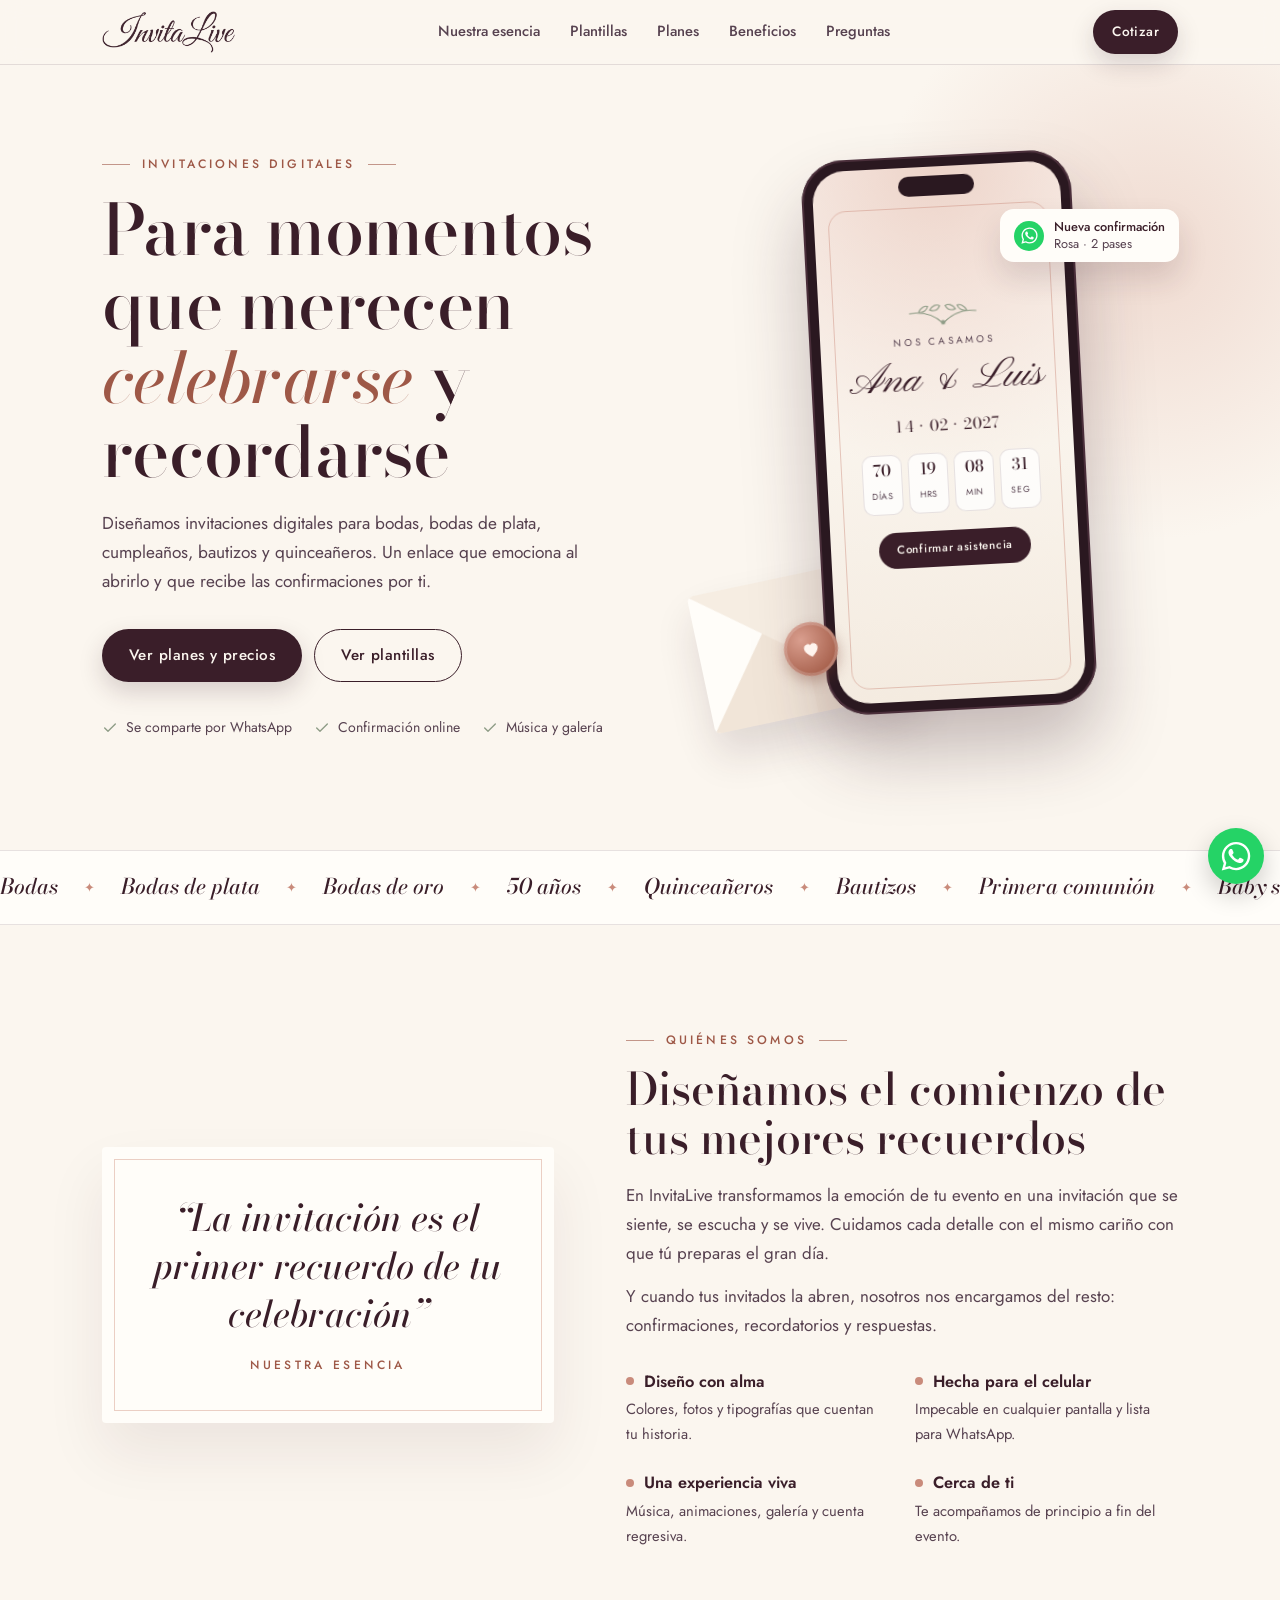
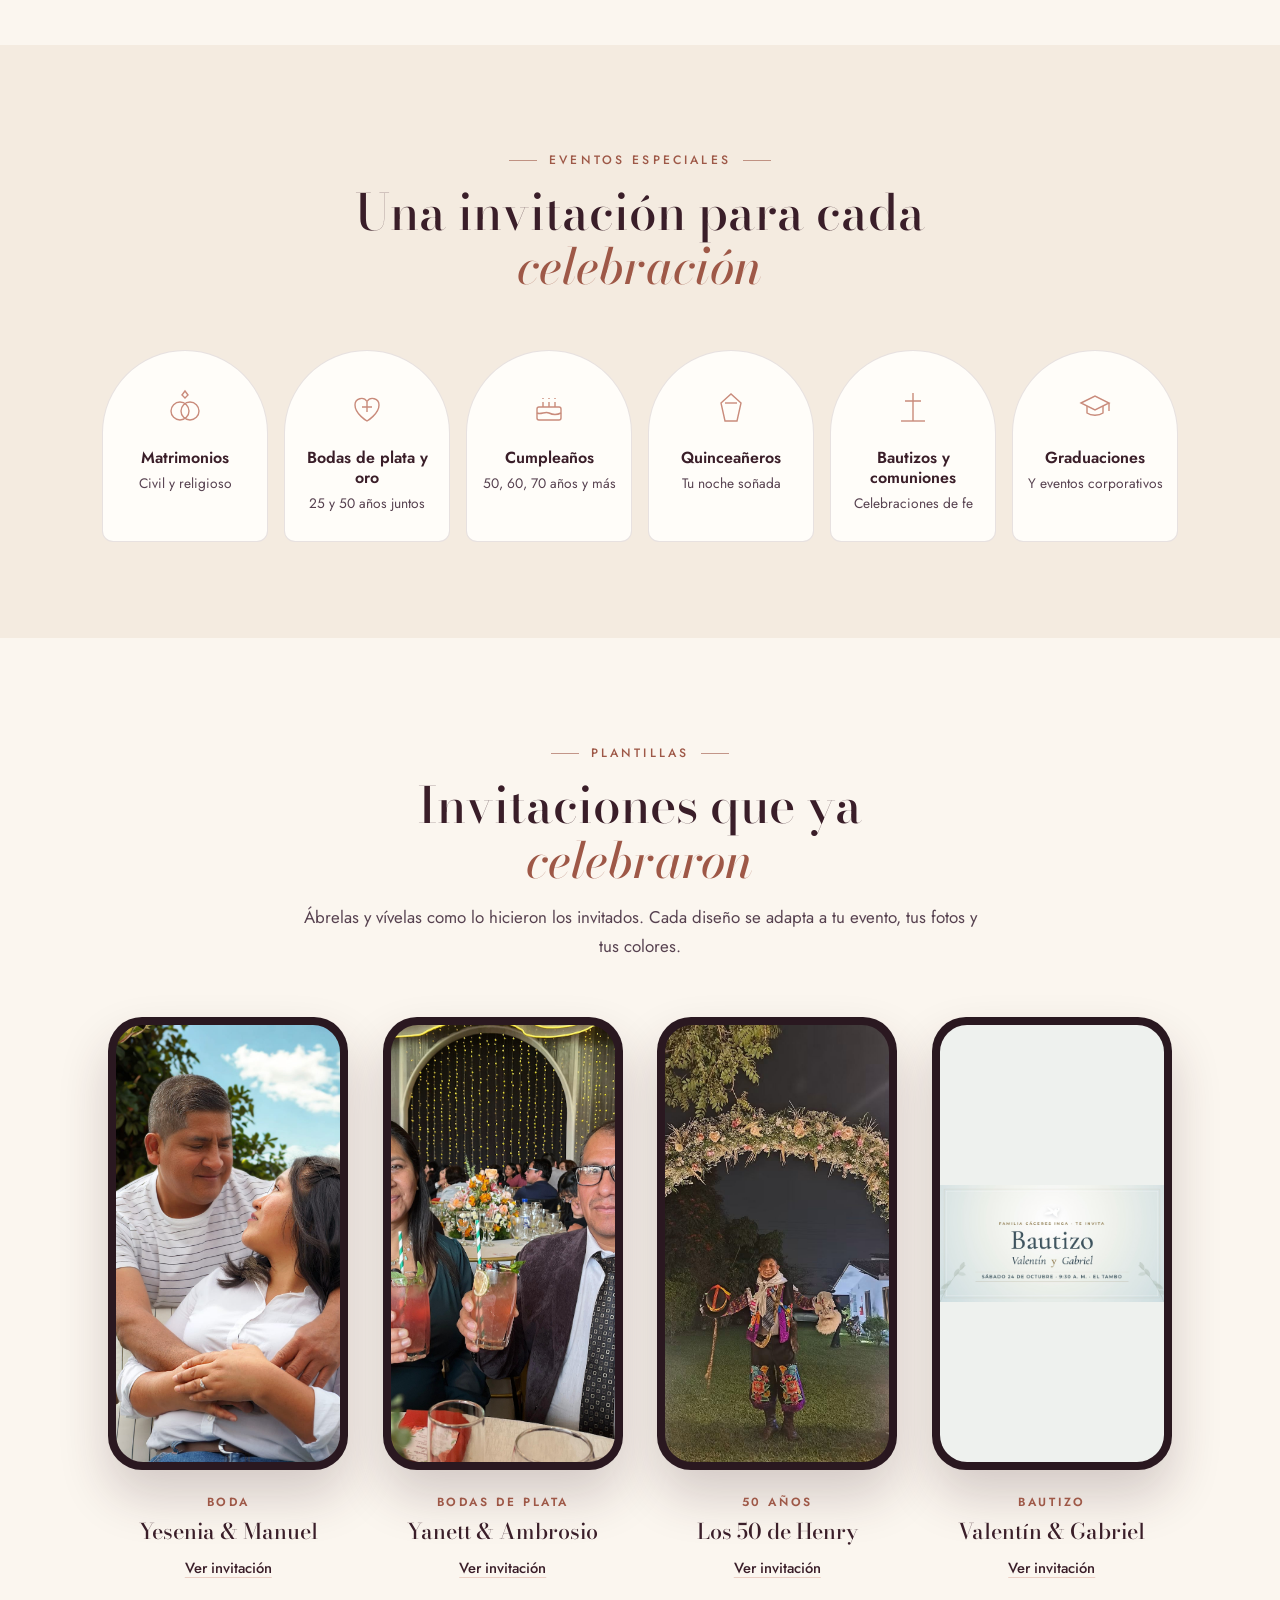
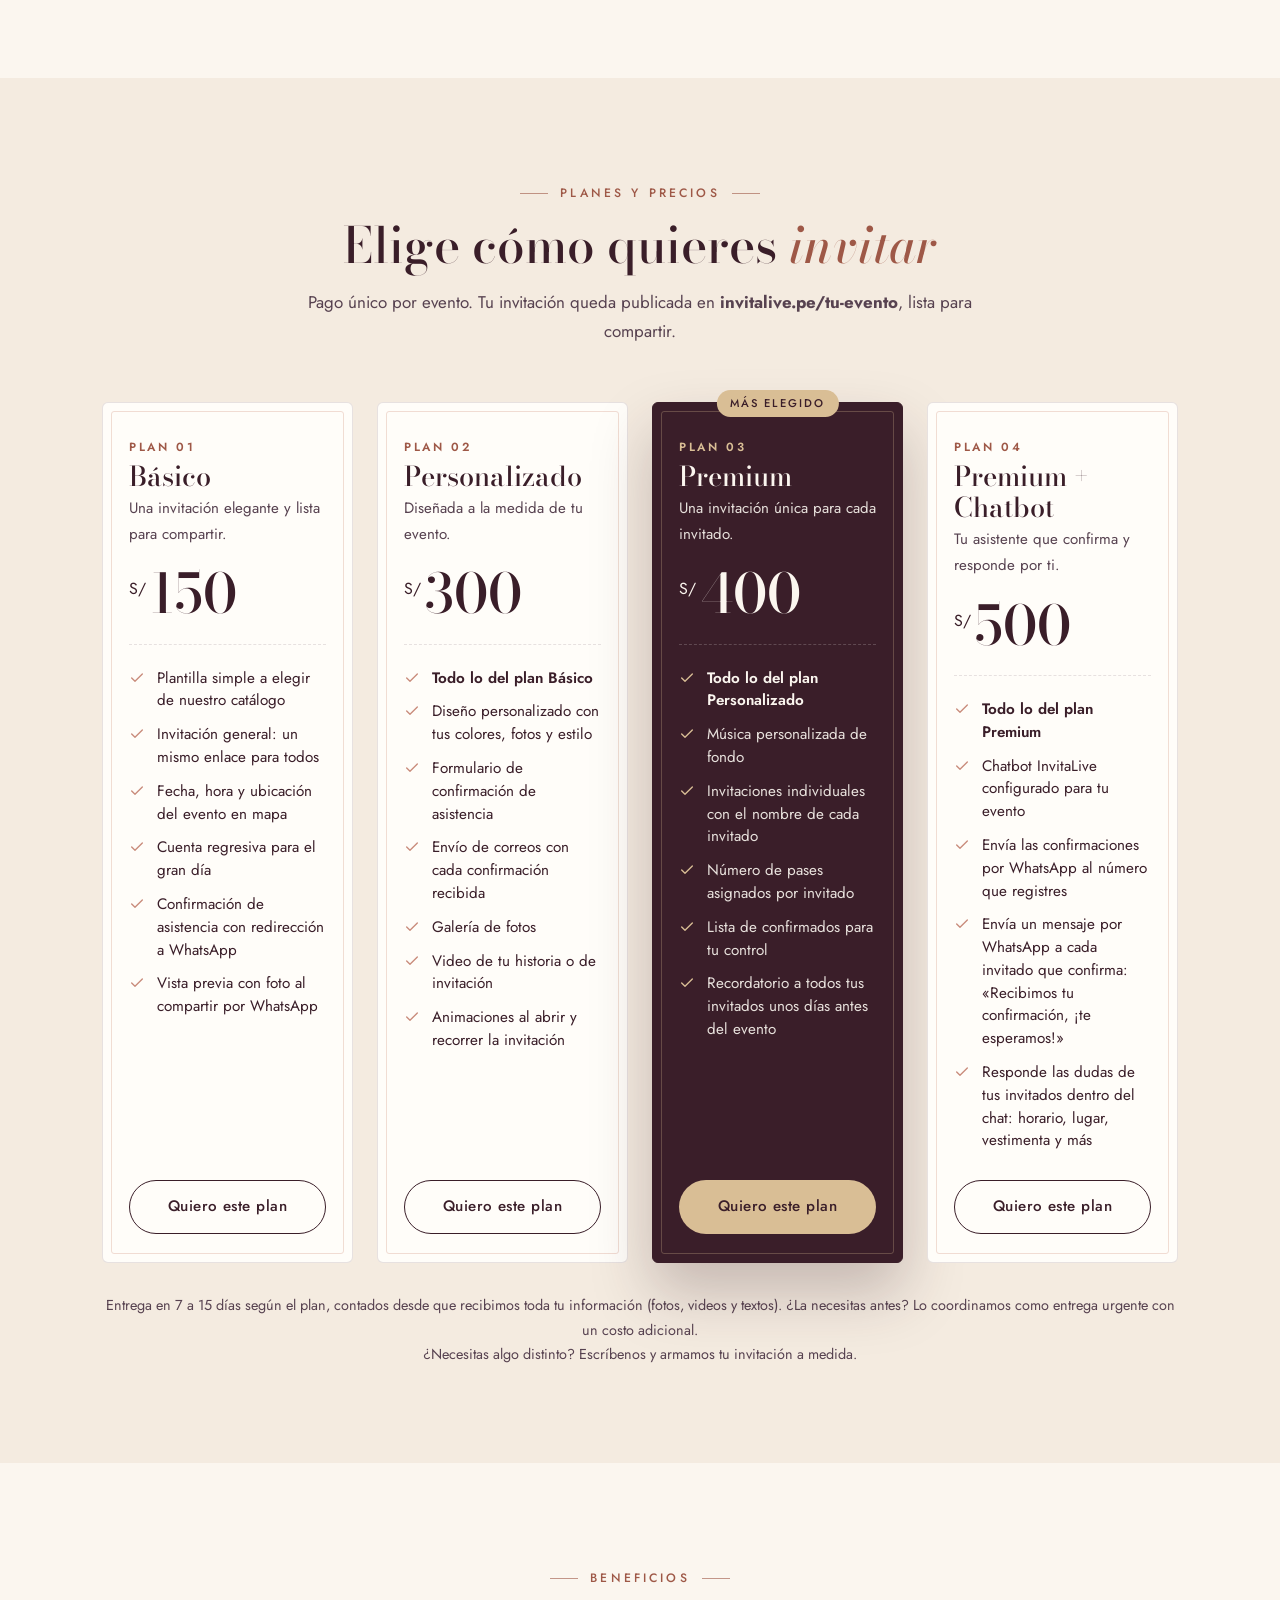
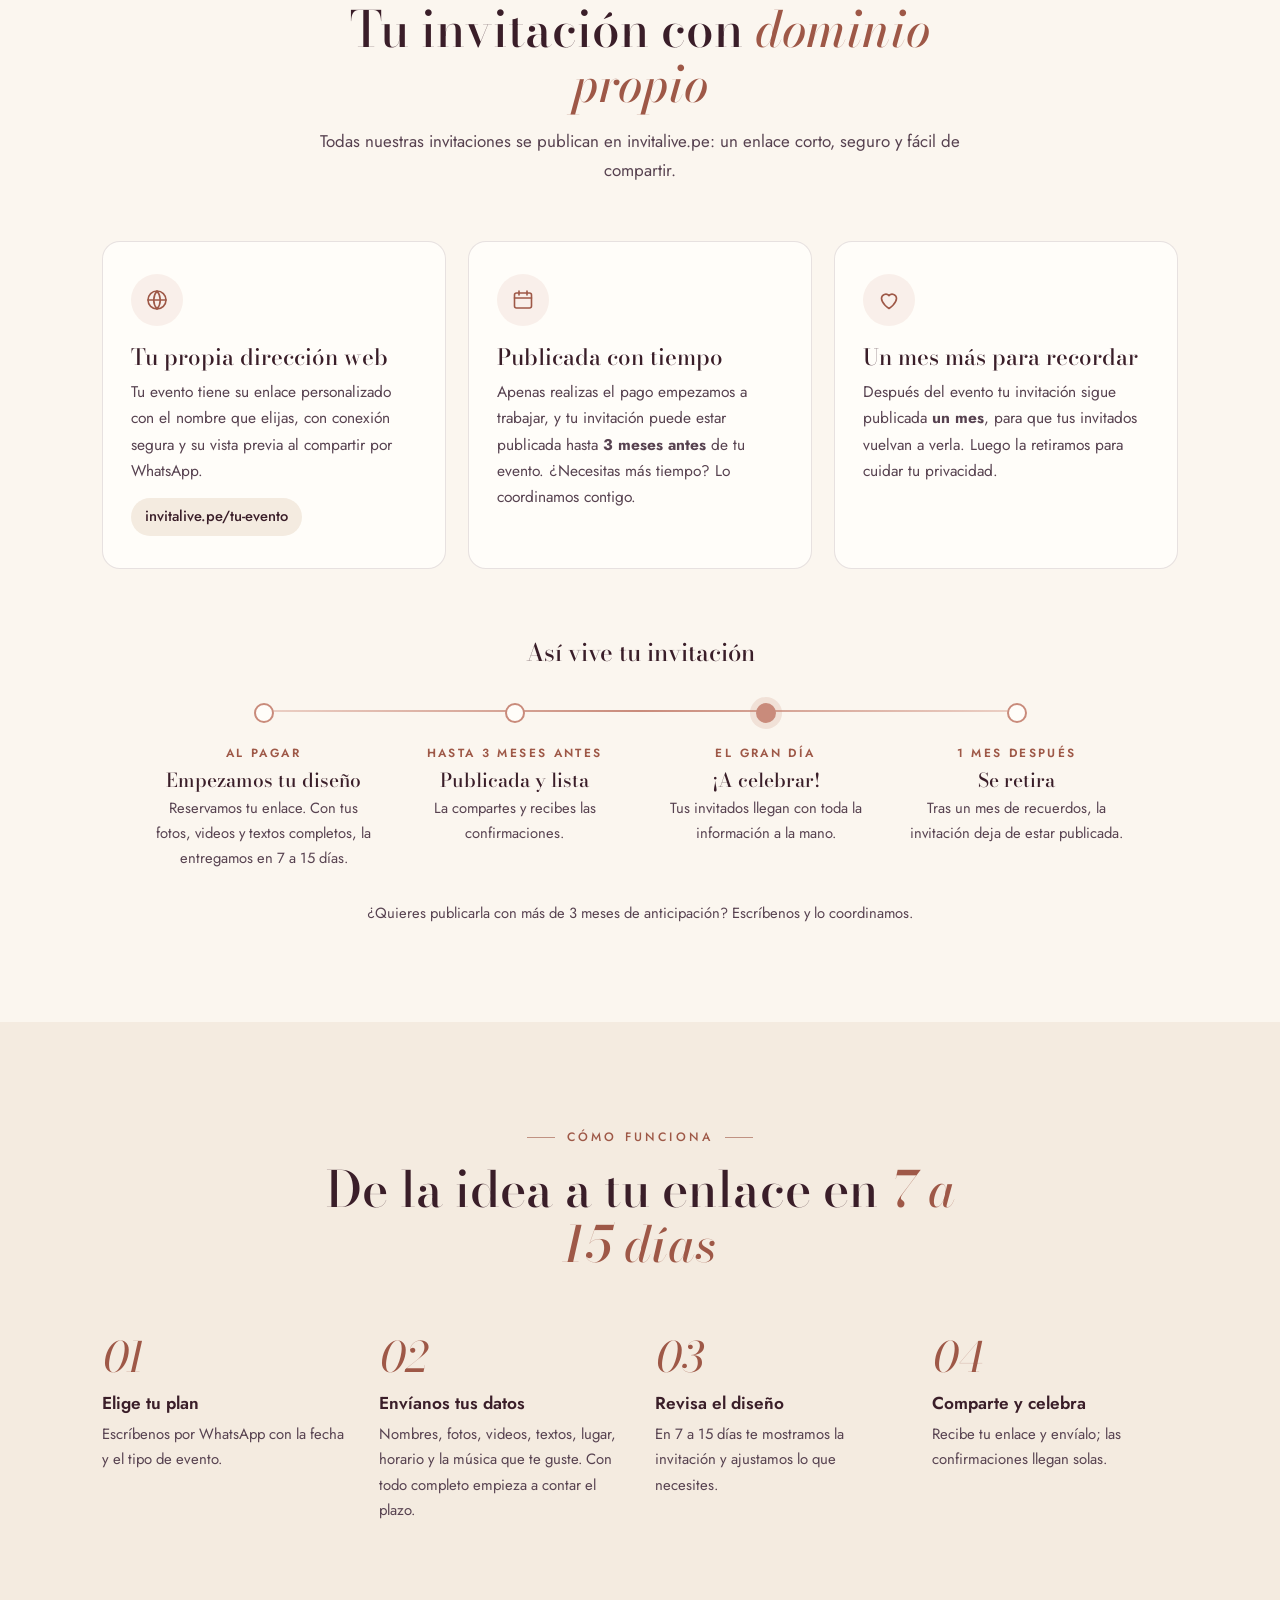
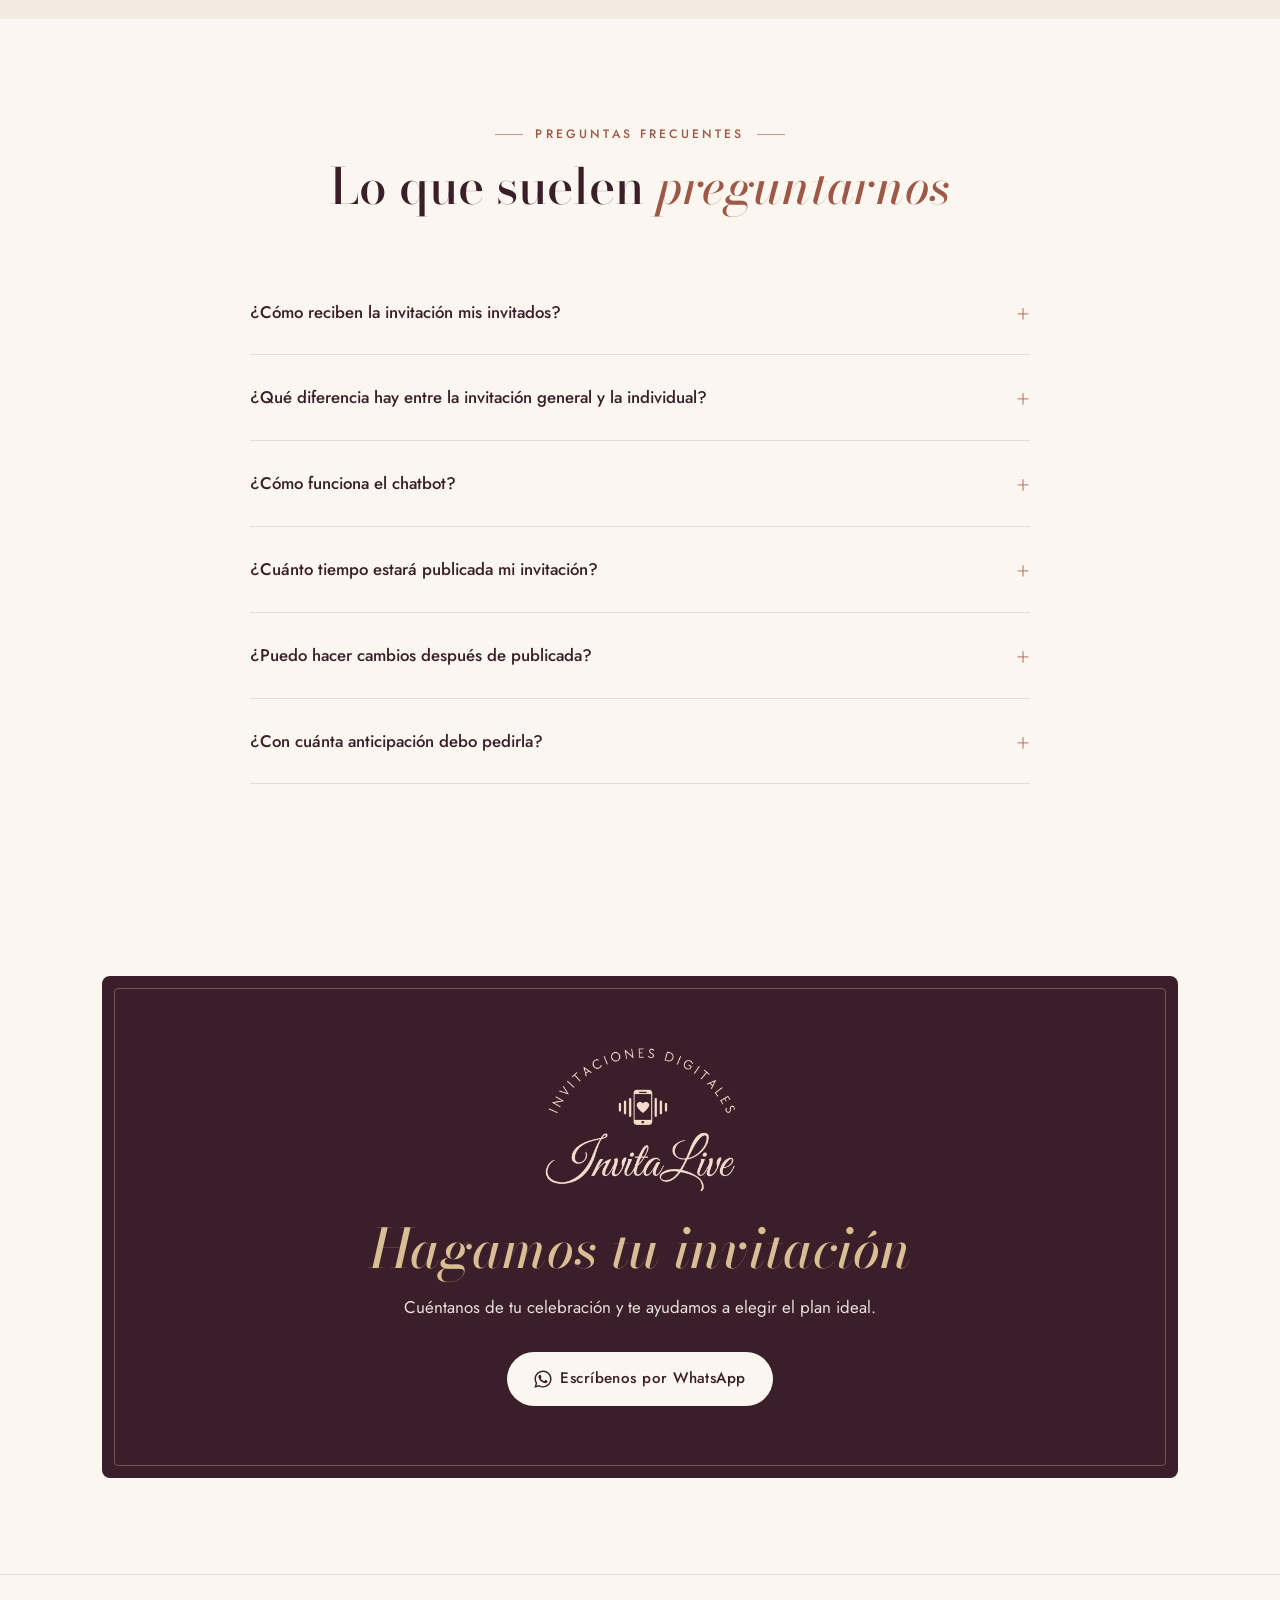
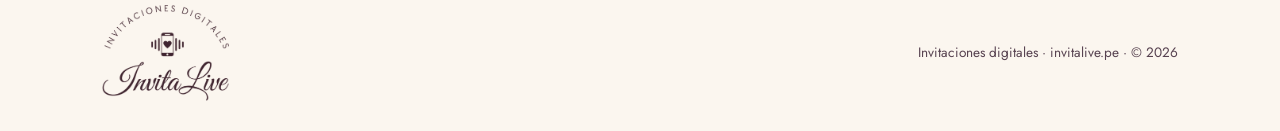
==== commit 25d860b2: "Agrega beneficios, recordatorio Premium y plazos de entrega - Sección Beneficios: dominio propio, pu" ====
--- a/index.html
+++ b/index.html
@@ -265,6 +265,33 @@
       .plan.destacado .boton { background: var(--champan); color: var(--tinta); box-shadow: none; }
       .nota { text-align: center; color: var(--tinta-suave); font-size: .9rem; margin-top: 30px; }
 
+      /* Beneficios */
+      .beneficios { display: grid; gap: 22px; grid-template-columns: 1fr; margin-bottom: 64px; }
+      @media (min-width: 860px) { .beneficios { grid-template-columns: repeat(3, 1fr); } }
+      .beneficio { padding: 32px 28px; background: var(--blanco); border: 1px solid var(--linea); border-radius: 18px; }
+      .beneficio .icono { width: 52px; height: 52px; border-radius: 50%; display: grid; place-items: center; margin-bottom: 18px; background: rgba(201, 139, 123, .12); color: var(--rosa-texto); }
+      .beneficio .icono svg { width: 24px; height: 24px; }
+      .beneficio h3 { font-family: var(--titulo); font-weight: 500; font-size: 1.4rem; line-height: 1.2; margin-bottom: 8px; }
+      .beneficio p { color: var(--tinta-suave); font-size: .97rem; }
+      .beneficio .dominio { display: inline-block; margin-top: 14px; padding: 6px 14px; border-radius: 999px; background: var(--papel-2); font-weight: 500; font-size: .92rem; }
+
+      .linea-tiempo { position: relative; display: grid; gap: 0; grid-template-columns: 1fr; max-width: 980px; margin: 0 auto; }
+      .linea-tiempo h3.titulo-lt { text-align: center; font-family: var(--titulo); font-weight: 500; font-size: 1.5rem; margin-bottom: 30px; }
+      .hitos { position: relative; display: grid; grid-template-columns: 1fr; gap: 26px; list-style: none; padding-left: 34px; }
+      .hitos::before { content: ''; position: absolute; left: 11px; top: 8px; bottom: 8px; width: 2px; background: linear-gradient(var(--rosa-claro), var(--rosa), var(--rosa-claro)); }
+      .hito { position: relative; }
+      .hito::before { content: ''; position: absolute; left: -30px; top: 5px; width: 16px; height: 16px; border-radius: 50%; background: var(--blanco); border: 2px solid var(--rosa); }
+      .hito.fiesta::before { background: var(--rosa); box-shadow: 0 0 0 6px rgba(201, 139, 123, .2); }
+      .hito .cuando { font-size: .74rem; font-weight: 600; letter-spacing: .2em; text-transform: uppercase; color: var(--rosa-texto); }
+      .hito h4 { font-family: var(--titulo); font-weight: 500; font-size: 1.2rem; line-height: 1.25; margin: 2px 0 4px; }
+      .hito p { font-size: .92rem; color: var(--tinta-suave); }
+      @media (min-width: 860px) {
+        .hitos { grid-template-columns: repeat(4, 1fr); gap: 24px; padding-left: 0; padding-top: 34px; text-align: center; }
+        .hitos::before { left: 12%; right: 12%; top: 7px; bottom: auto; width: auto; height: 2px; background: linear-gradient(90deg, var(--rosa-claro), var(--rosa), var(--rosa-claro)); }
+        .hito::before { left: 50%; top: -34px; transform: translateX(-50%); }
+      }
+      .aviso-lt { text-align: center; margin-top: 30px; font-size: .92rem; color: var(--tinta-suave); }
+
       /* Pasos */
       .pasos { display: grid; gap: 30px; grid-template-columns: 1fr; counter-reset: paso; }
       @media (min-width: 780px) { .pasos { grid-template-columns: repeat(4, 1fr); } }
@@ -400,6 +427,7 @@
           <li><a href="#esencia">Nuestra esencia</a></li>
           <li><a href="#plantillas">Plantillas</a></li>
           <li><a href="#planes">Planes</a></li>
+          <li><a href="#beneficios">Beneficios</a></li>
           <li><a href="#preguntas">Preguntas</a></li>
         </ul>
         <a class="boton boton-tinta boton-chico" data-wsp="Hola InvitaLive, quiero una invitación digital" href="#planes">Cotizar</a>
@@ -601,6 +629,7 @@
                 <li><svg><use href="#i-check"/></svg>Invitaciones individuales con el nombre de cada invitado</li>
                 <li><svg><use href="#i-check"/></svg>Número de pases asignados por invitado</li>
                 <li><svg><use href="#i-check"/></svg>Lista de confirmados para tu control</li>
+                <li><svg><use href="#i-check"/></svg>Recordatorio a todos tus invitados unos días antes del evento</li>
               </ul>
               <a class="boton boton-tinta" data-wsp="Hola InvitaLive, me interesa el plan Premium (S/ 400)" href="#">Quiero este plan</a>
             </article>
@@ -620,28 +649,68 @@
               <a class="boton boton-borde" data-wsp="Hola InvitaLive, me interesa el plan Premium + Chatbot (S/ 500)" href="#">Quiero este plan</a>
             </article>
           </div>
-          <p class="nota">¿Necesitas algo distinto? Escríbenos y armamos tu invitación a medida.</p>
+          <p class="nota">Entrega en 7 a 15 días según el plan, contados desde que recibimos toda tu información (fotos, videos y textos). ¿La necesitas antes? Lo coordinamos como entrega urgente con un costo adicional.<br />¿Necesitas algo distinto? Escríbenos y armamos tu invitación a medida.</p>
         </div>
       </section>
 
+      <!-- BENEFICIOS -->
+      <section class="bloque" id="beneficios">
+        <div class="contenedor">
+          <div class="encabezado revelar">
+            <span class="antetitulo">Beneficios</span>
+            <h2>Tu invitación con <em>dominio propio</em></h2>
+            <p>Todas nuestras invitaciones se publican en invitalive.pe: un enlace corto, seguro y fácil de compartir.</p>
+          </div>
+          <div class="beneficios">
+            <article class="beneficio revelar">
+              <div class="icono"><svg viewBox="0 0 24 24" fill="none" stroke="currentColor" stroke-width="1.6" stroke-linecap="round" stroke-linejoin="round"><circle cx="12" cy="12" r="9"/><path d="M3 12h18M12 3a14 14 0 0 1 0 18M12 3a14 14 0 0 0 0 18"/></svg></div>
+              <h3>Tu propia dirección web</h3>
+              <p>Tu evento tiene su enlace personalizado con el nombre que elijas, con conexión segura y su vista previa al compartir por WhatsApp.</p>
+              <span class="dominio">invitalive.pe/tu-evento</span>
+            </article>
+            <article class="beneficio revelar">
+              <div class="icono"><svg viewBox="0 0 24 24" fill="none" stroke="currentColor" stroke-width="1.6" stroke-linecap="round" stroke-linejoin="round"><rect x="3.5" y="5" width="17" height="15" rx="2"/><path d="M3.5 10h17M8 3v4M16 3v4"/></svg></div>
+              <h3>Publicada con tiempo</h3>
+              <p>Apenas realizas el pago empezamos a trabajar, y tu invitación puede estar publicada hasta <strong>3 meses antes</strong> de tu evento. ¿Necesitas más tiempo? Lo coordinamos contigo.</p>
+            </article>
+            <article class="beneficio revelar">
+              <div class="icono"><svg viewBox="0 0 24 24" fill="none" stroke="currentColor" stroke-width="1.6" stroke-linecap="round" stroke-linejoin="round"><path d="M12 20.5s-7.5-4.6-7.5-10.2A4.3 4.3 0 0 1 12 7.6a4.3 4.3 0 0 1 7.5 2.7c0 5.6-7.5 10.2-7.5 10.2Z"/></svg></div>
+              <h3>Un mes más para recordar</h3>
+              <p>Después del evento tu invitación sigue publicada <strong>un mes</strong>, para que tus invitados vuelvan a verla. Luego la retiramos para cuidar tu privacidad.</p>
+            </article>
+          </div>
+
+          <div class="linea-tiempo revelar">
+            <h3 class="titulo-lt">Así vive tu invitación</h3>
+            <ol class="hitos">
+              <li class="hito"><span class="cuando">Al pagar</span><h4>Empezamos tu diseño</h4><p>Reservamos tu enlace. Con tus fotos, videos y textos completos, la entregamos en 7 a 15 días.</p></li>
+              <li class="hito"><span class="cuando">Hasta 3 meses antes</span><h4>Publicada y lista</h4><p>La compartes y recibes las confirmaciones.</p></li>
+              <li class="hito fiesta"><span class="cuando">El gran día</span><h4>¡A celebrar!</h4><p>Tus invitados llegan con toda la información a la mano.</p></li>
+              <li class="hito"><span class="cuando">1 mes después</span><h4>Se retira</h4><p>Tras un mes de recuerdos, la invitación deja de estar publicada.</p></li>
+            </ol>
+            <p class="aviso-lt">¿Quieres publicarla con más de 3 meses de anticipación? Escríbenos y lo coordinamos.</p>
+          </div>
+        </div>
+      </section>
+
       <!-- CÓMO FUNCIONA -->
-      <section class="bloque" id="como">
+      <section class="bloque tono" id="como">
         <div class="contenedor">
           <div class="encabezado revelar">
             <span class="antetitulo">Cómo funciona</span>
-            <h2>De la idea a tu enlace en <em>pocos días</em></h2>
+            <h2>De la idea a tu enlace en <em>7 a 15 días</em></h2>
           </div>
           <div class="pasos">
             <div class="paso revelar"><h3>Elige tu plan</h3><p>Escríbenos por WhatsApp con la fecha y el tipo de evento.</p></div>
-            <div class="paso revelar"><h3>Envíanos tus datos</h3><p>Nombres, fotos, lugar, horario y la música que te guste.</p></div>
-            <div class="paso revelar"><h3>Revisa el diseño</h3><p>Te mostramos la invitación y ajustamos lo que necesites.</p></div>
+            <div class="paso revelar"><h3>Envíanos tus datos</h3><p>Nombres, fotos, videos, textos, lugar, horario y la música que te guste. Con todo completo empieza a contar el plazo.</p></div>
+            <div class="paso revelar"><h3>Revisa el diseño</h3><p>En 7 a 15 días te mostramos la invitación y ajustamos lo que necesites.</p></div>
             <div class="paso revelar"><h3>Comparte y celebra</h3><p>Recibe tu enlace y envíalo; las confirmaciones llegan solas.</p></div>
           </div>
         </div>
       </section>
 
       <!-- PREGUNTAS -->
-      <section class="bloque tono" id="preguntas">
+      <section class="bloque" id="preguntas">
         <div class="contenedor">
           <div class="encabezado revelar">
             <span class="antetitulo">Preguntas frecuentes</span>
@@ -661,12 +730,16 @@
               <p>Configuramos un asistente de InvitaLive para tu evento. Cuando un invitado confirma, el chatbot te envía la confirmación por WhatsApp al número que registres y le envía un mensaje por WhatsApp al invitado diciéndole que recibimos su confirmación y que lo esperamos. Además, responde dentro del chat las dudas frecuentes de tus invitados.</p>
             </details>
             <details>
+              <summary>¿Cuánto tiempo estará publicada mi invitación?</summary>
+              <p>Desde que realizas el pago, tu invitación puede estar publicada hasta 3 meses antes de tu evento (si necesitas más tiempo, lo coordinamos). Después del evento queda disponible un mes más y luego se retira.</p>
+            </details>
+            <details>
               <summary>¿Puedo hacer cambios después de publicada?</summary>
               <p>Sí. Si cambia un horario, un lugar o quieres agregar fotos, lo actualizamos y el mismo enlace muestra la nueva información.</p>
             </details>
             <details>
               <summary>¿Con cuánta anticipación debo pedirla?</summary>
-              <p>Lo ideal es entre 4 y 6 semanas antes del evento, para que tus invitados la reciban con tiempo. Si es urgente, escríbenos y lo coordinamos.</p>
+              <p>La entrega de tu invitación demora entre <strong>7 y 15 días</strong>, según el plan elegido y la complejidad del diseño. Los días se cuentan desde que tenemos toda tu información completa: fotos, videos y textos. Te recomendamos pedirla con anticipación para que tus invitados la reciban con tiempo. Si la necesitas en menos días, también lo coordinamos como entrega urgente, con un costo adicional.</p>
             </details>
           </div>
         </div>
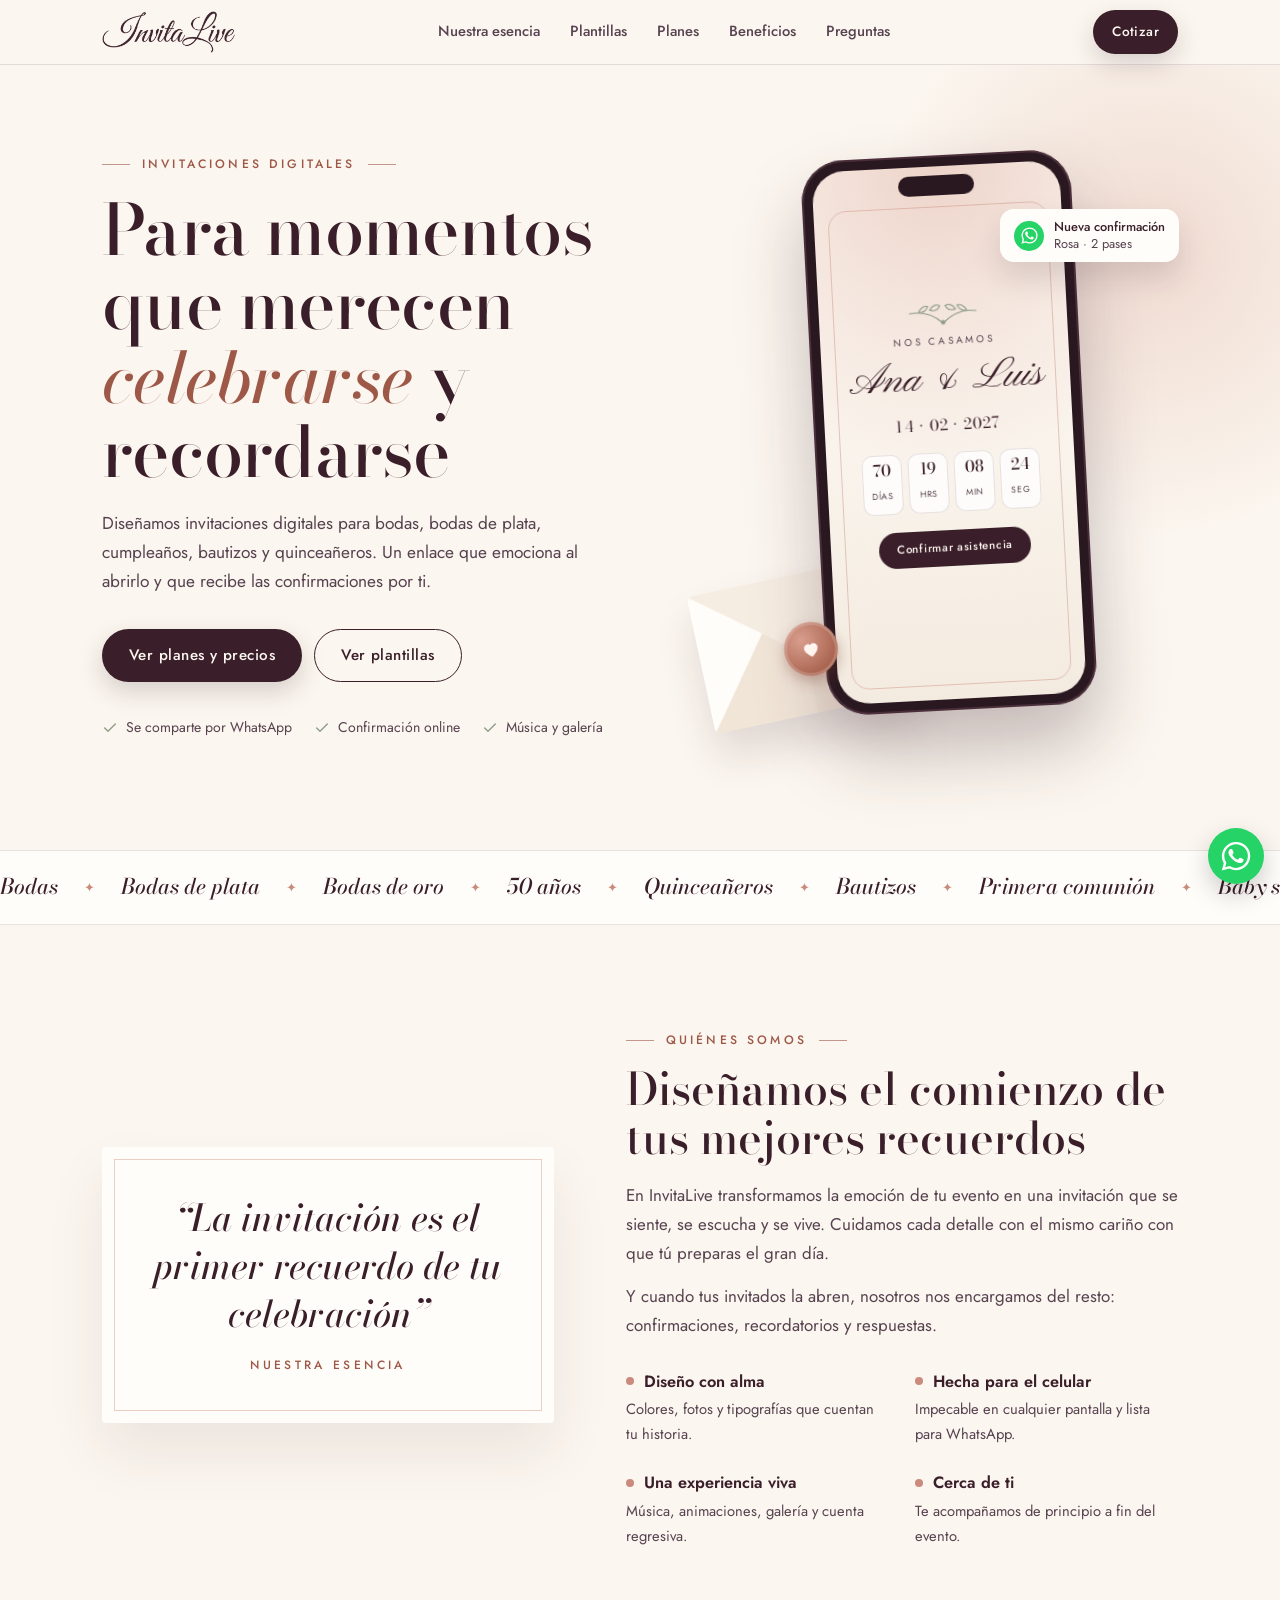
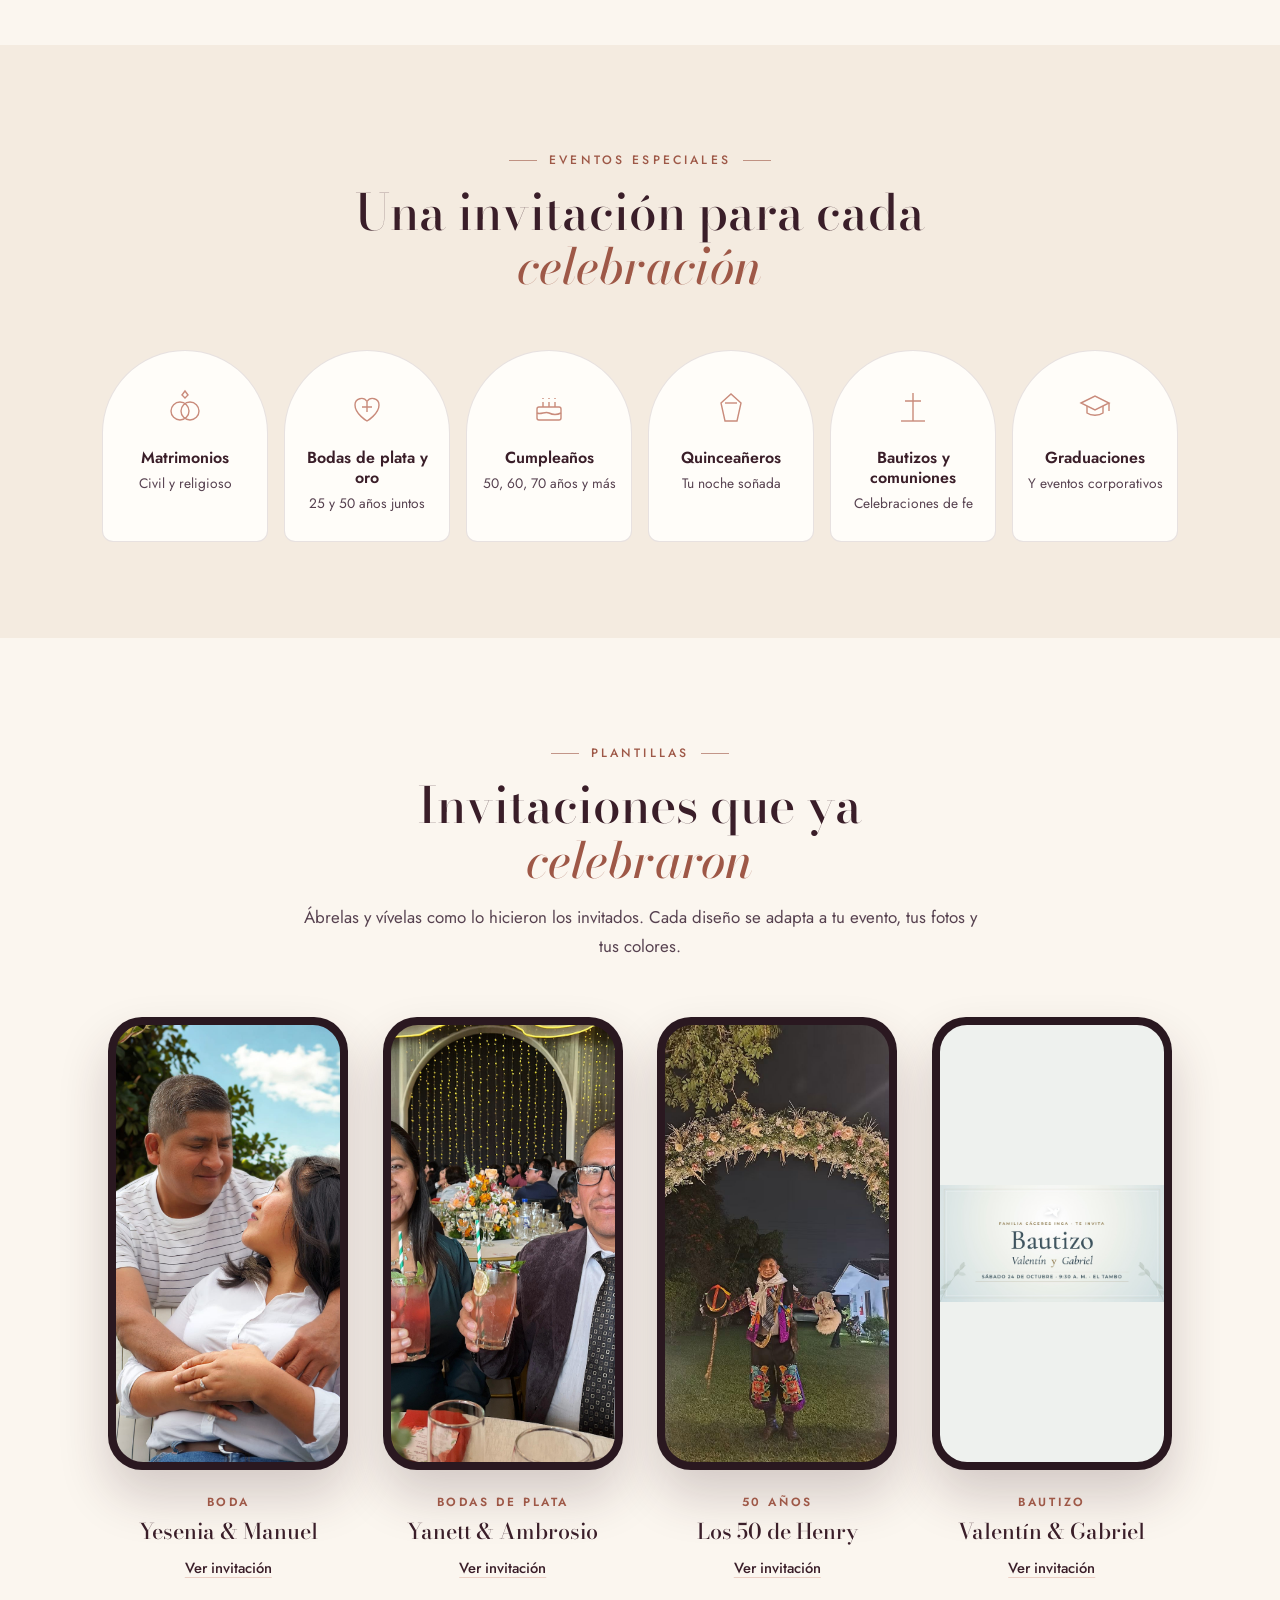
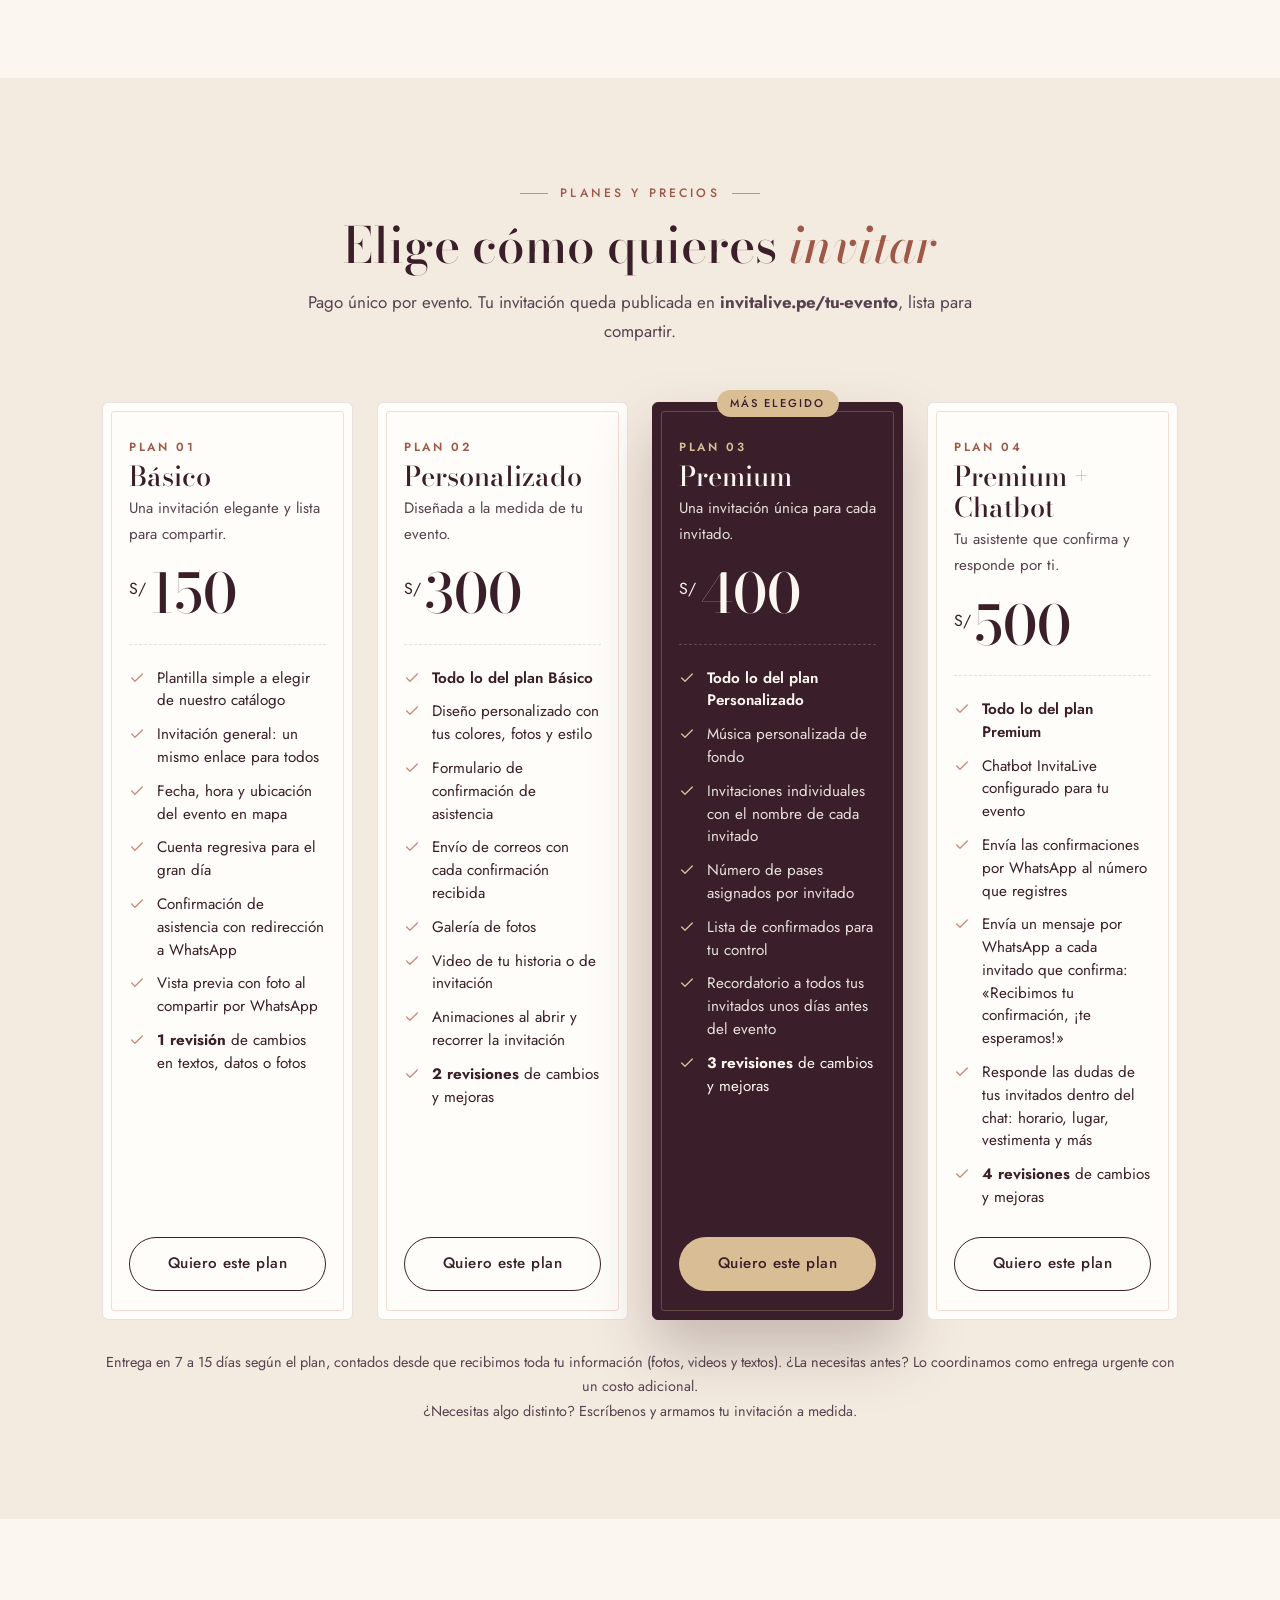
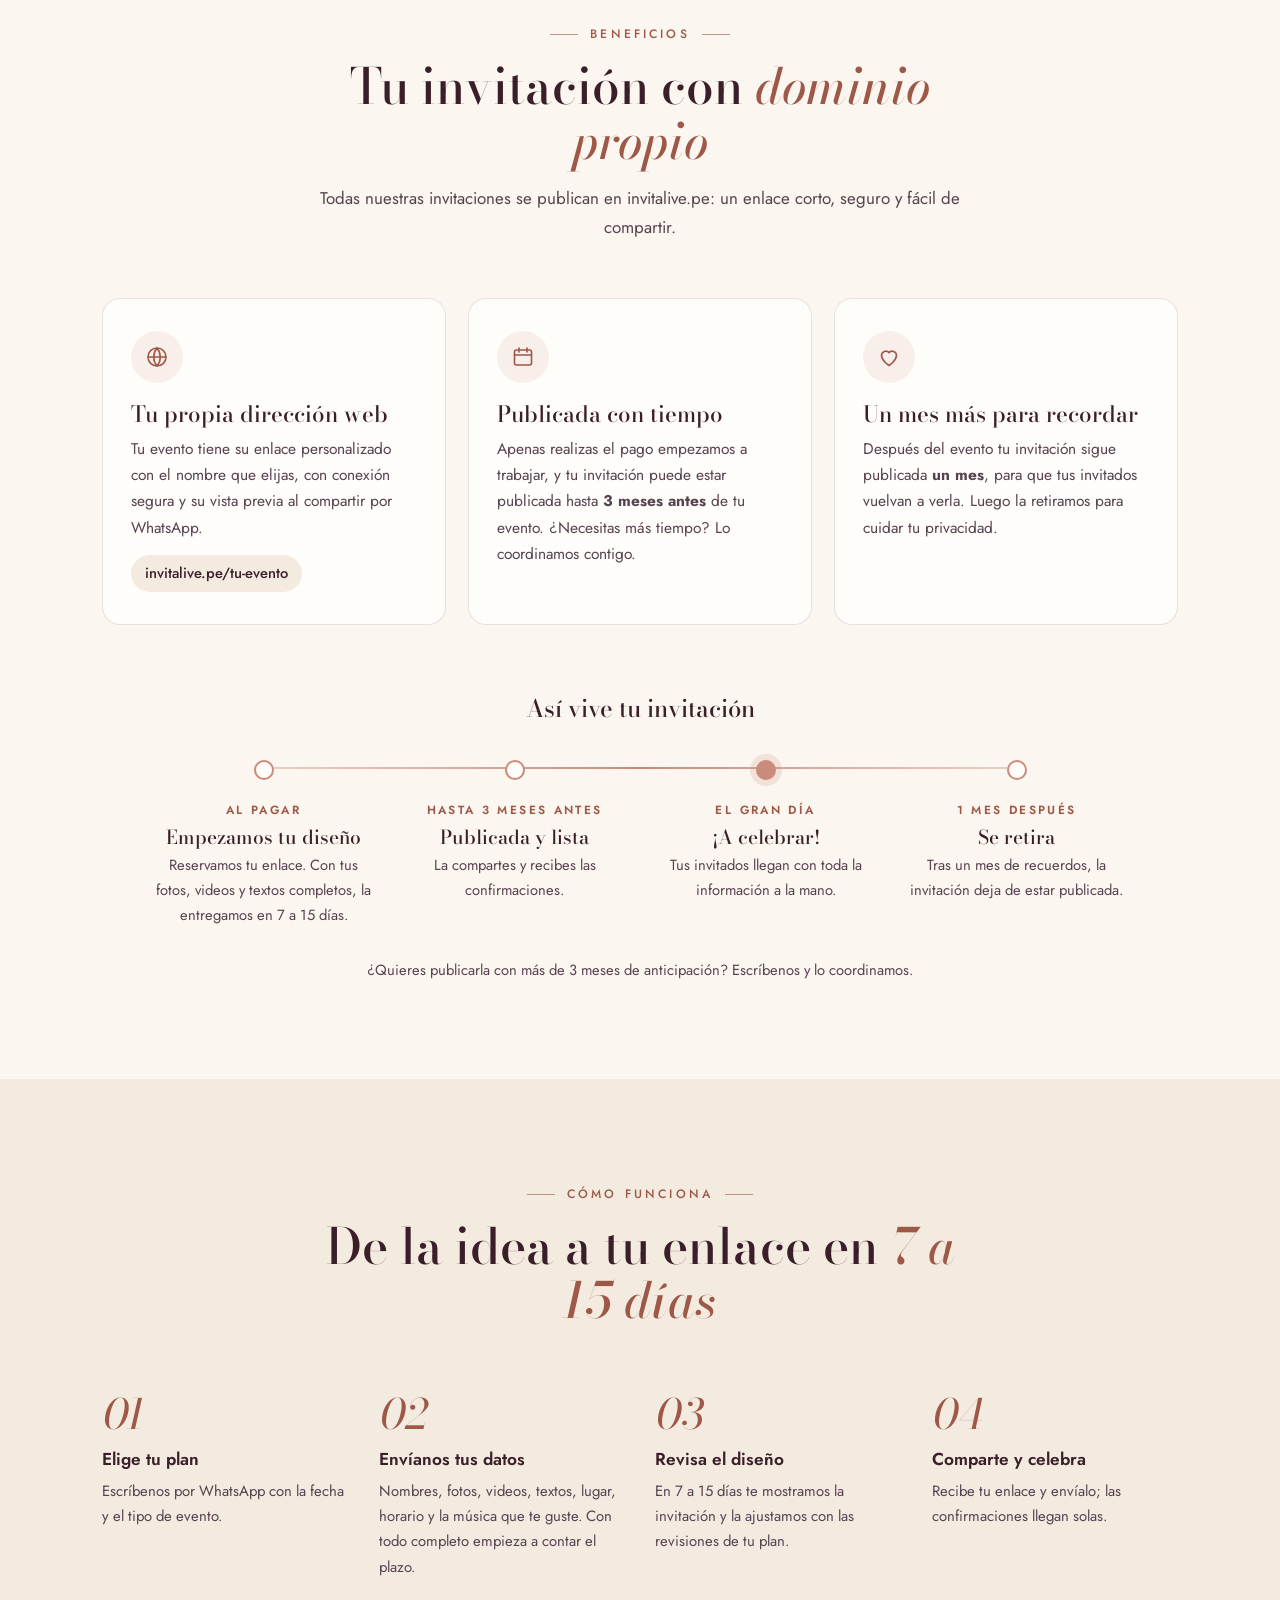
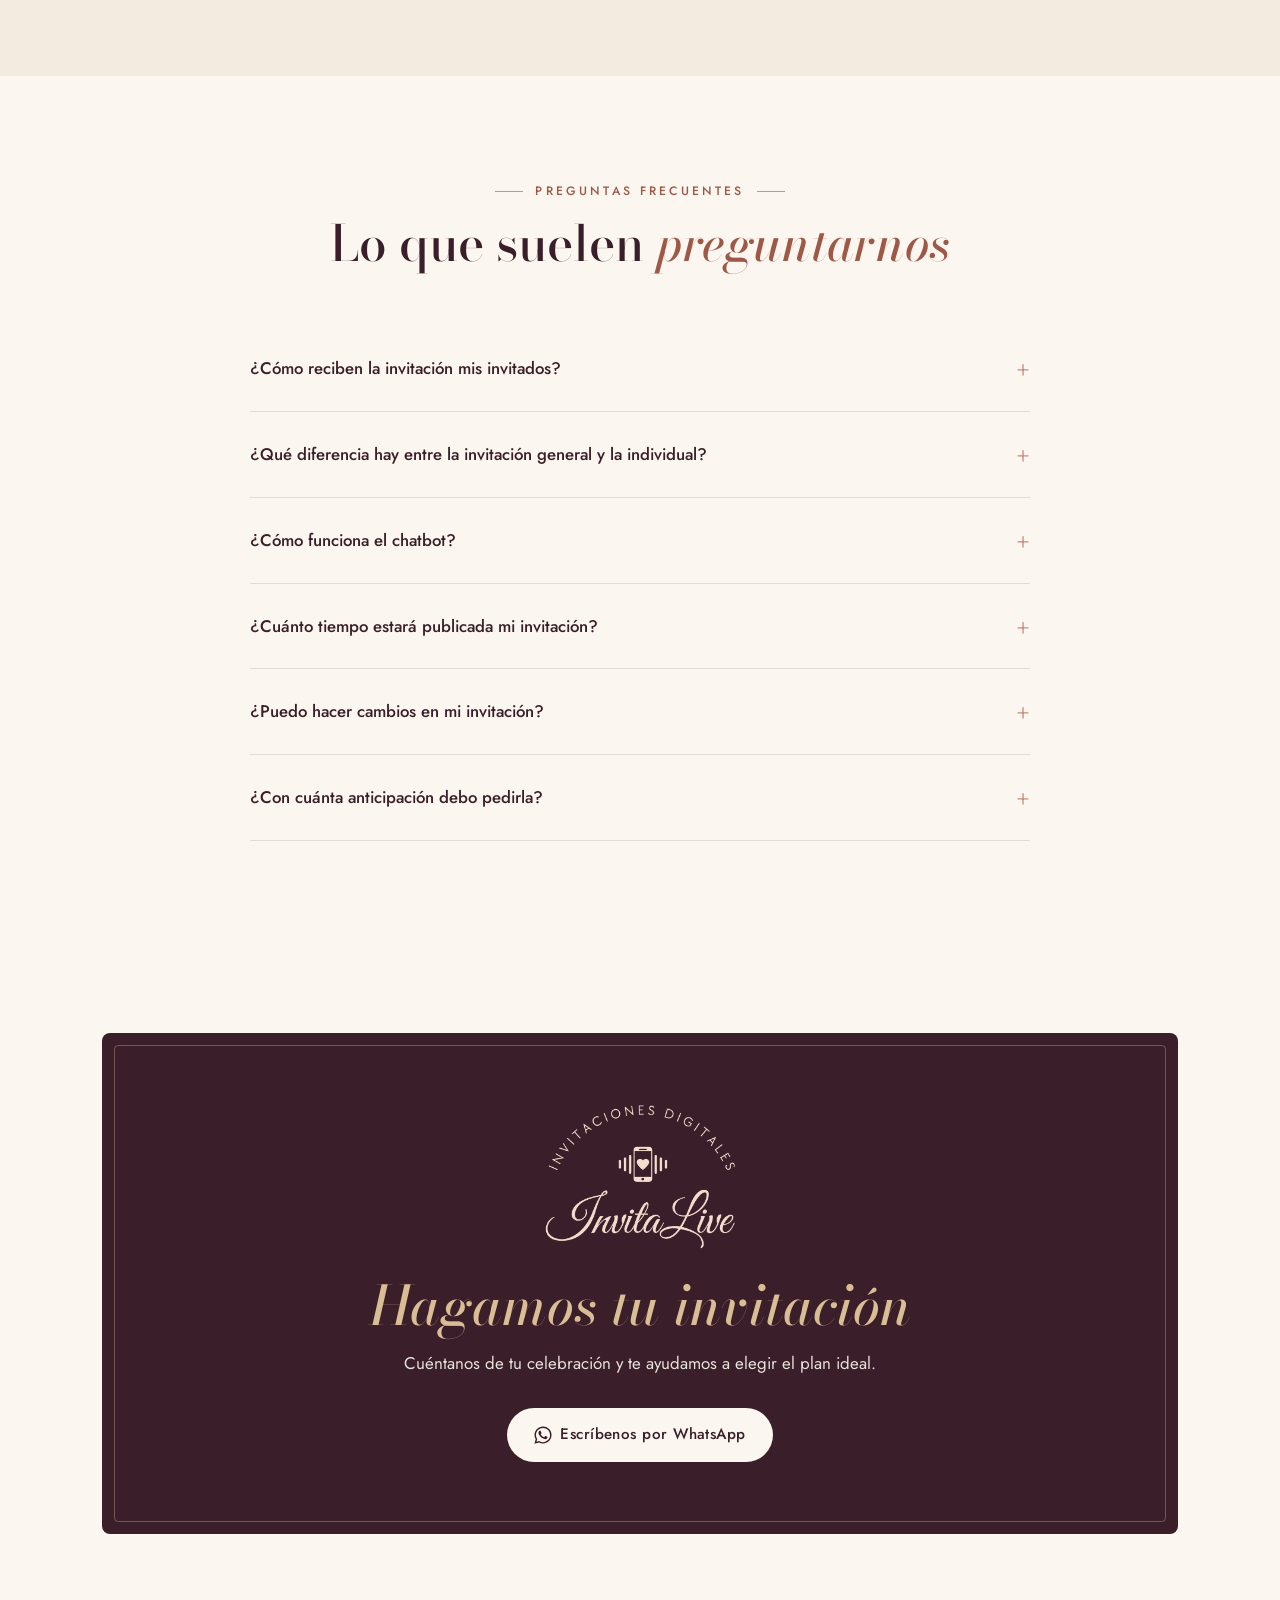
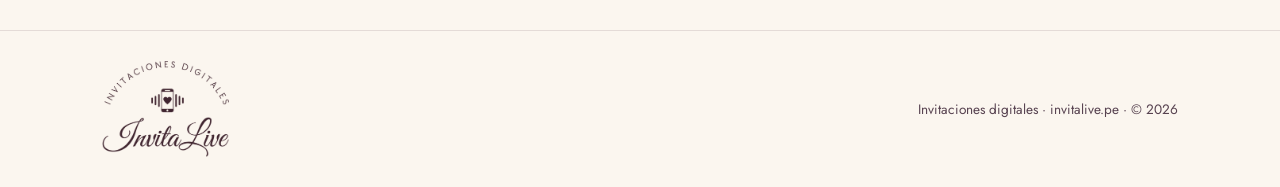
==== commit 265caf1e: "Agrega revisiones incluidas por plan (1, 2, 3 y 4) Co-Authored-By: Claude Opus 5.5 <noreply@anthropi" ====
--- a/index.html
+++ b/index.html
@@ -259,6 +259,8 @@
       .plan li { display: grid; grid-template-columns: 18px 1fr; gap: 10px; font-size: .95rem; line-height: 1.5; }
       .plan li svg { width: 16px; height: 16px; margin-top: 3px; color: var(--rosa); }
       .plan.destacado li svg { color: var(--champan); }
+      .plan li.revision { color: var(--tinta); }
+      .plan.destacado li.revision { color: var(--papel); }
       .plan li.base { font-weight: 600; color: var(--tinta); }
       .plan.destacado li.base { color: var(--papel); }
       .plan .boton { width: 100%; }
@@ -596,6 +598,7 @@
                 <li><svg><use href="#i-check"/></svg>Cuenta regresiva para el gran día</li>
                 <li><svg><use href="#i-check"/></svg>Confirmación de asistencia con redirección a WhatsApp</li>
                 <li><svg><use href="#i-check"/></svg>Vista previa con foto al compartir por WhatsApp</li>
+                <li class="revision"><svg><use href="#i-check"/></svg><span><strong>1 revisión</strong> de cambios en textos, datos o fotos</span></li>
               </ul>
               <a class="boton boton-borde" data-wsp="Hola InvitaLive, me interesa el plan Básico (S/ 150)" href="#">Quiero este plan</a>
             </article>
@@ -613,6 +616,7 @@
                 <li><svg><use href="#i-check"/></svg>Galería de fotos</li>
                 <li><svg><use href="#i-check"/></svg>Video de tu historia o de invitación</li>
                 <li><svg><use href="#i-check"/></svg>Animaciones al abrir y recorrer la invitación</li>
+                <li class="revision"><svg><use href="#i-check"/></svg><span><strong>2 revisiones</strong> de cambios y mejoras</span></li>
               </ul>
               <a class="boton boton-borde" data-wsp="Hola InvitaLive, me interesa el plan Personalizado (S/ 300)" href="#">Quiero este plan</a>
             </article>
@@ -630,6 +634,7 @@
                 <li><svg><use href="#i-check"/></svg>Número de pases asignados por invitado</li>
                 <li><svg><use href="#i-check"/></svg>Lista de confirmados para tu control</li>
                 <li><svg><use href="#i-check"/></svg>Recordatorio a todos tus invitados unos días antes del evento</li>
+                <li class="revision"><svg><use href="#i-check"/></svg><span><strong>3 revisiones</strong> de cambios y mejoras</span></li>
               </ul>
               <a class="boton boton-tinta" data-wsp="Hola InvitaLive, me interesa el plan Premium (S/ 400)" href="#">Quiero este plan</a>
             </article>
@@ -645,6 +650,7 @@
                 <li><svg><use href="#i-check"/></svg>Envía las confirmaciones por WhatsApp al número que registres</li>
                 <li><svg><use href="#i-check"/></svg>Envía un mensaje por WhatsApp a cada invitado que confirma: «Recibimos tu confirmación, ¡te esperamos!»</li>
                 <li><svg><use href="#i-check"/></svg>Responde las dudas de tus invitados dentro del chat: horario, lugar, vestimenta y más</li>
+                <li class="revision"><svg><use href="#i-check"/></svg><span><strong>4 revisiones</strong> de cambios y mejoras</span></li>
               </ul>
               <a class="boton boton-borde" data-wsp="Hola InvitaLive, me interesa el plan Premium + Chatbot (S/ 500)" href="#">Quiero este plan</a>
             </article>
@@ -703,7 +709,7 @@
           <div class="pasos">
             <div class="paso revelar"><h3>Elige tu plan</h3><p>Escríbenos por WhatsApp con la fecha y el tipo de evento.</p></div>
             <div class="paso revelar"><h3>Envíanos tus datos</h3><p>Nombres, fotos, videos, textos, lugar, horario y la música que te guste. Con todo completo empieza a contar el plazo.</p></div>
-            <div class="paso revelar"><h3>Revisa el diseño</h3><p>En 7 a 15 días te mostramos la invitación y ajustamos lo que necesites.</p></div>
+            <div class="paso revelar"><h3>Revisa el diseño</h3><p>En 7 a 15 días te mostramos la invitación y la ajustamos con las revisiones de tu plan.</p></div>
             <div class="paso revelar"><h3>Comparte y celebra</h3><p>Recibe tu enlace y envíalo; las confirmaciones llegan solas.</p></div>
           </div>
         </div>
@@ -734,8 +740,8 @@
               <p>Desde que realizas el pago, tu invitación puede estar publicada hasta 3 meses antes de tu evento (si necesitas más tiempo, lo coordinamos). Después del evento queda disponible un mes más y luego se retira.</p>
             </details>
             <details>
-              <summary>¿Puedo hacer cambios después de publicada?</summary>
-              <p>Sí. Si cambia un horario, un lugar o quieres agregar fotos, lo actualizamos y el mismo enlace muestra la nueva información.</p>
+              <summary>¿Puedo hacer cambios en mi invitación?</summary>
+              <p>Sí. Cada plan incluye revisiones para cambiar textos, datos, fotos o detalles del diseño: <strong>Básico, 1 revisión</strong>; <strong>Personalizado, 2 revisiones</strong>; <strong>Premium, 3 revisiones</strong>; <strong>Premium + Chatbot, 4 revisiones y mejoras</strong>. Los cambios se ven en el mismo enlace, sin que tengas que volver a compartirlo. Si necesitas más cambios, escríbenos y lo coordinamos.</p>
             </details>
             <details>
               <summary>¿Con cuánta anticipación debo pedirla?</summary>
